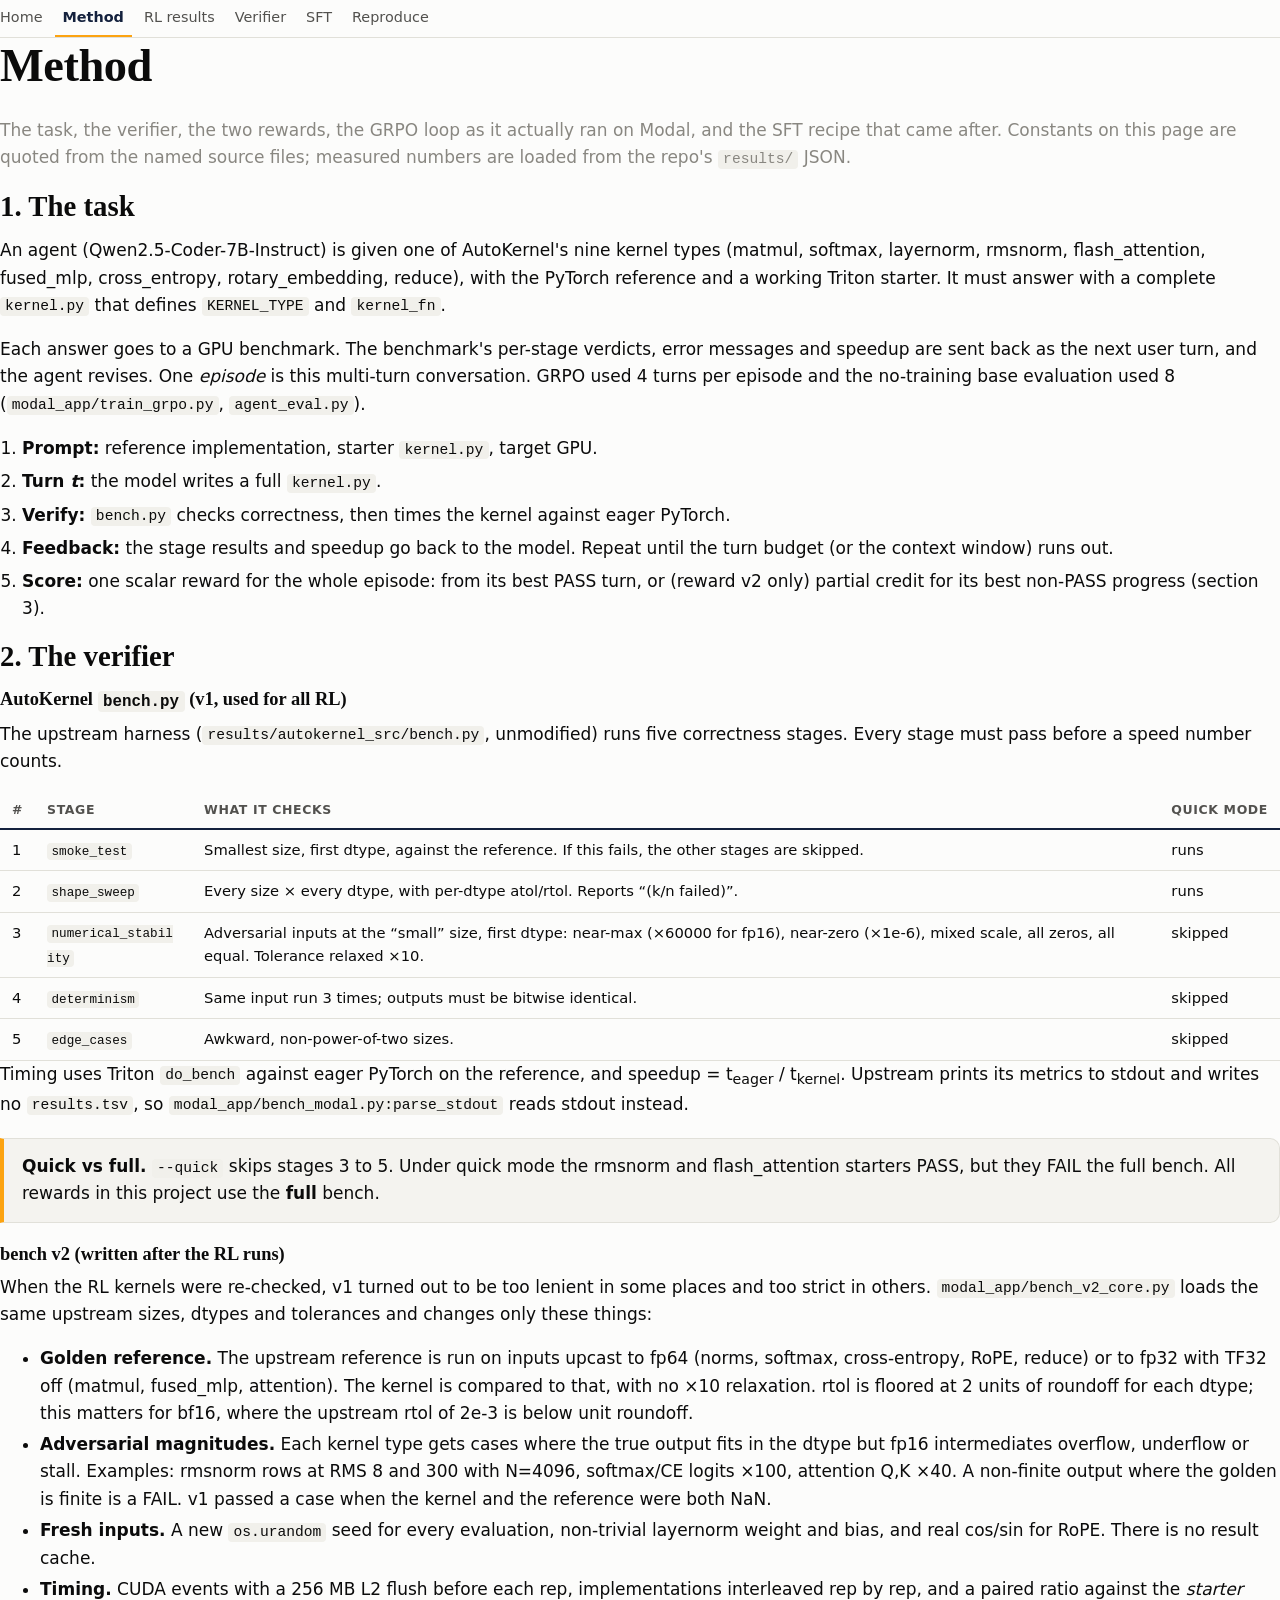
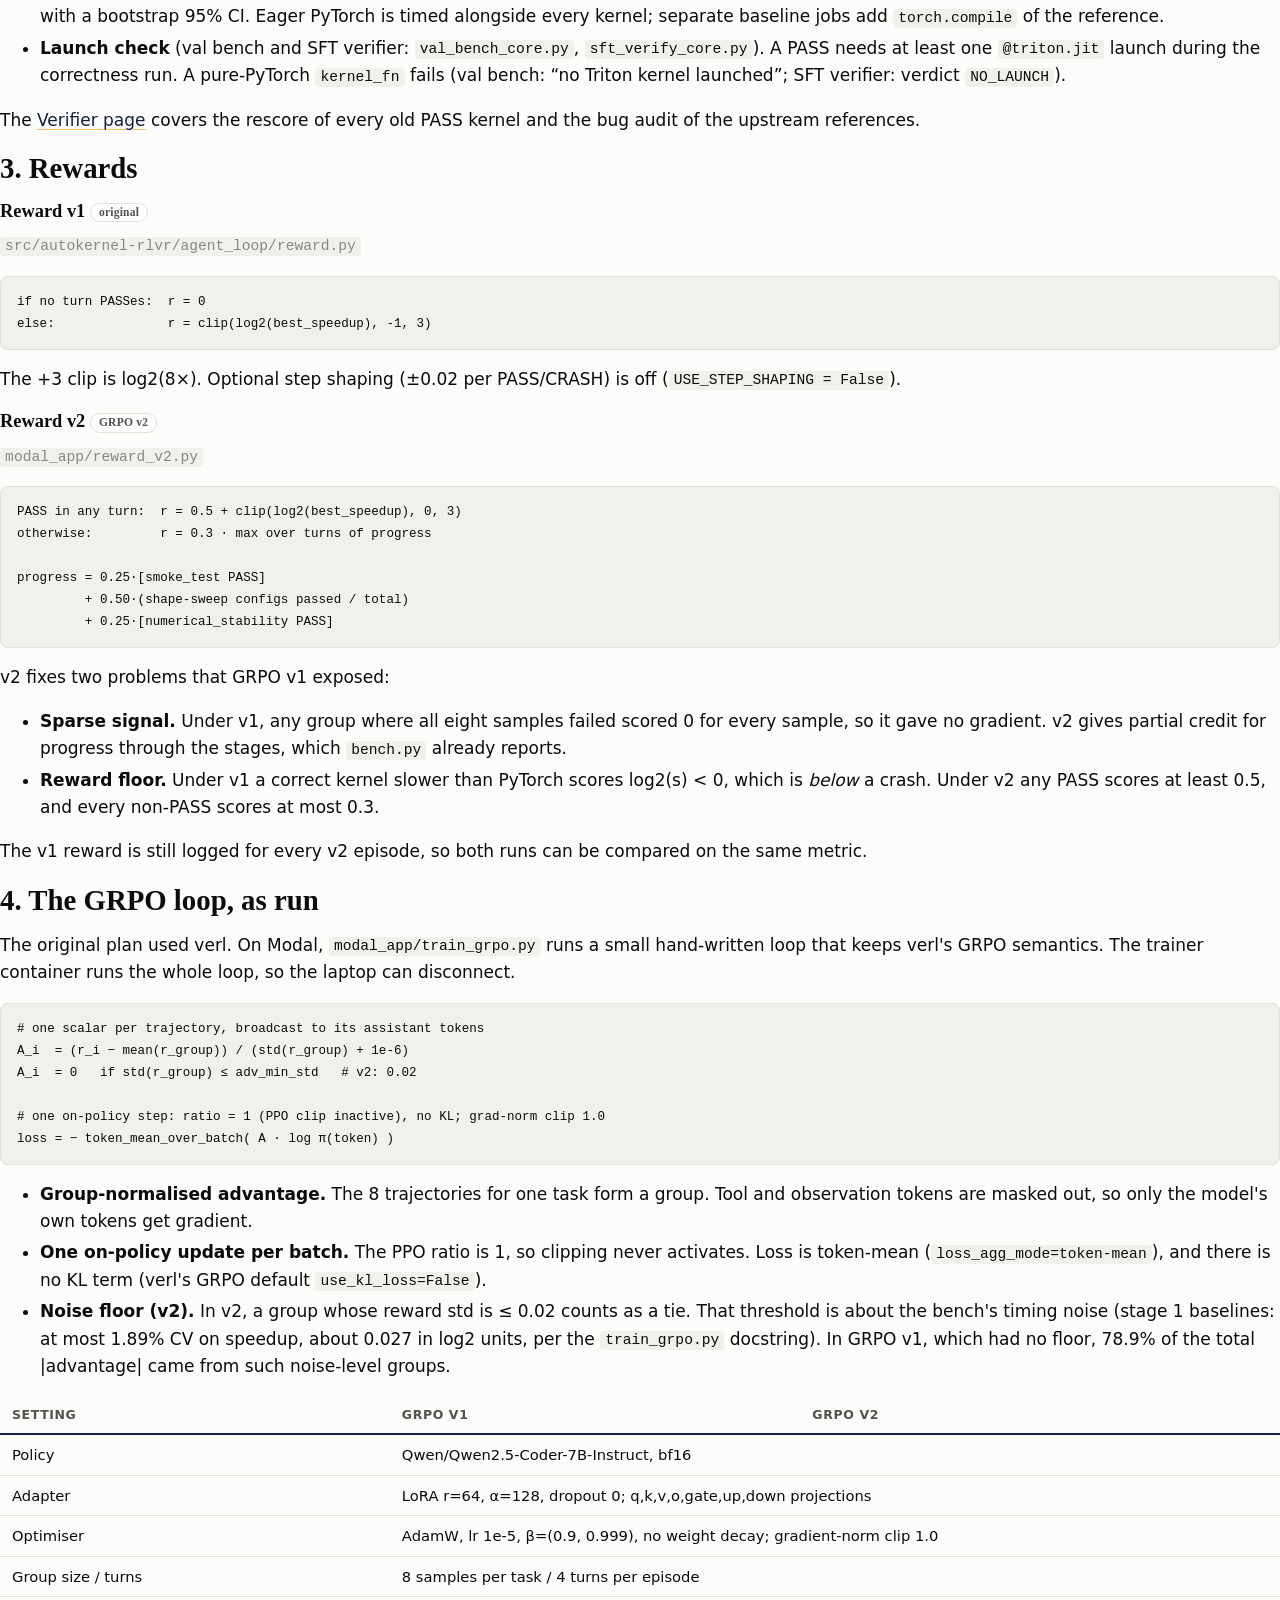
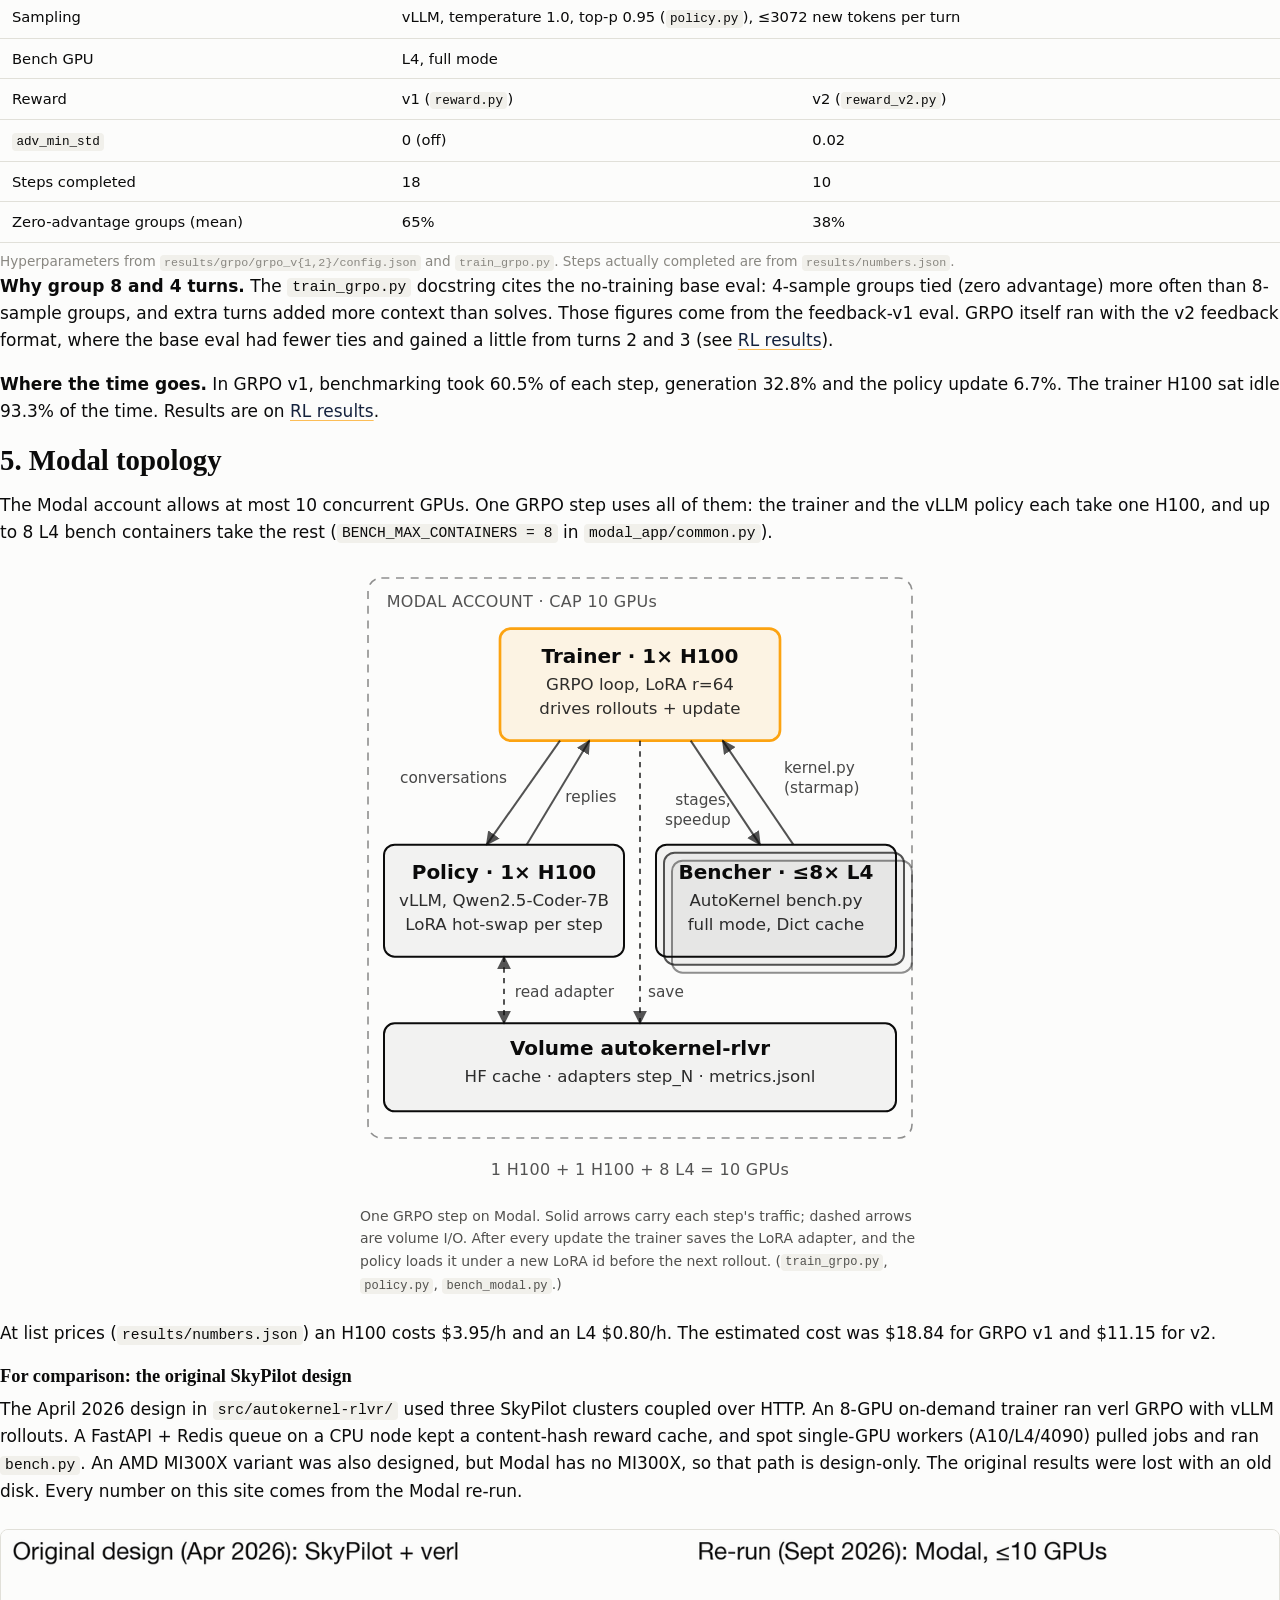
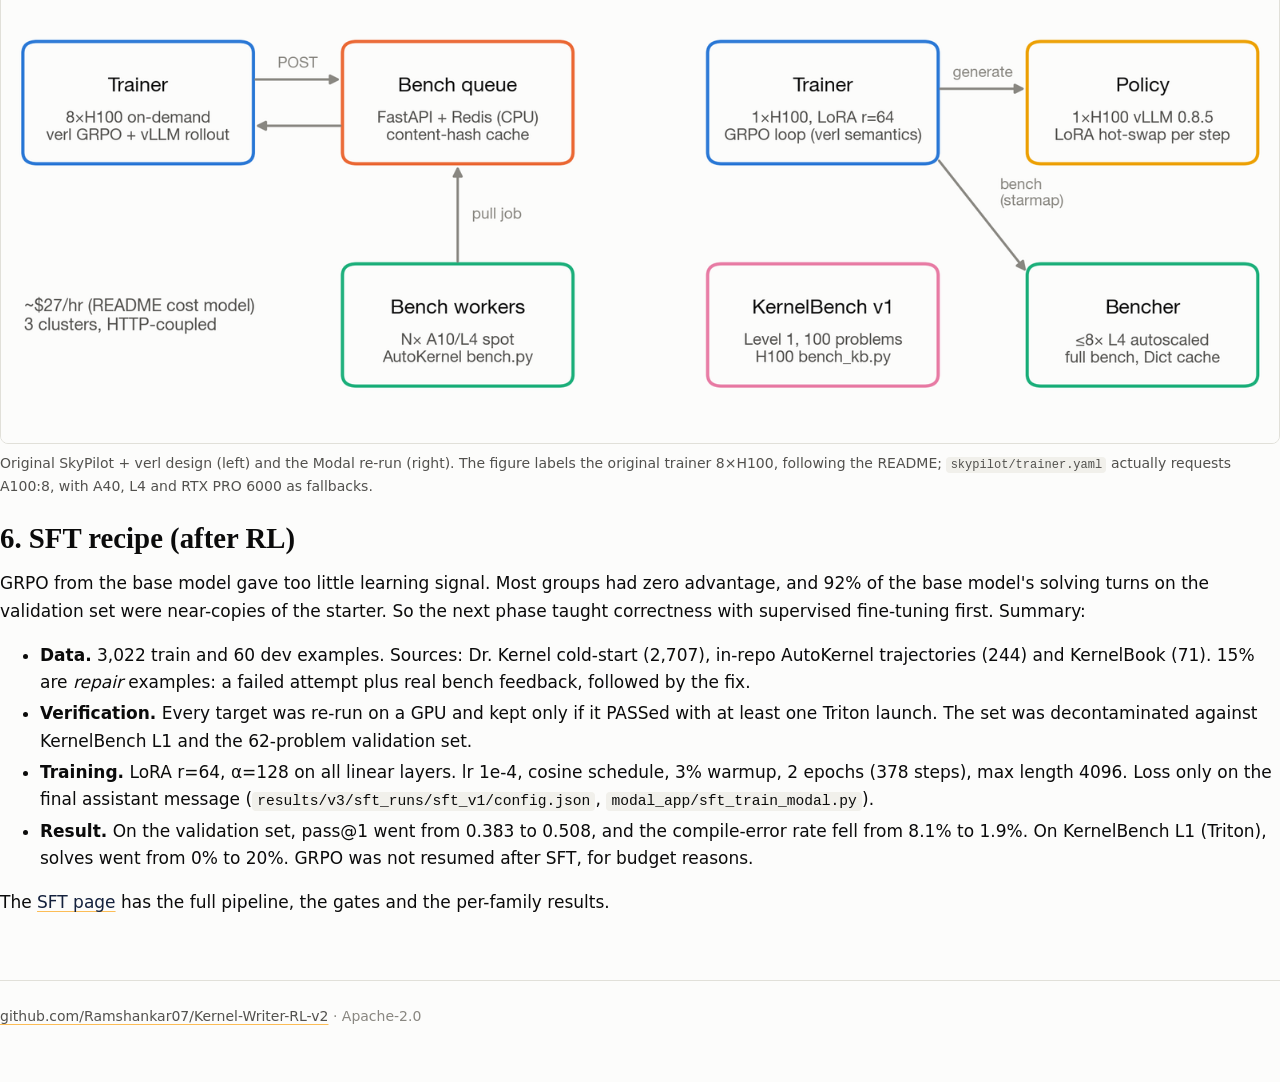
==== docs/method.html @ ae06b9db "docs: add Method page (task, verifier, rewards, GRPO loop, Modal topology, SFT recipe) Static page d" ====
<!doctype html>
<html lang="en">
<head>
<meta charset="utf-8">
<meta name="viewport" content="width=device-width, initial-scale=1">
<title>Method · Kernel-Writer-RL-v2</title>
<meta name="description" content="How Kernel-Writer-RL-v2 works: the multi-turn Triton kernel task, the AutoKernel verifier and bench v2, rewards v1 and v2, the GRPO loop as run on Modal, and the SFT recipe.">
<link rel="stylesheet" href="assets/site.css">
<style>
  /* page-local: topology diagram and formula blocks */
  .topo { max-width: 560px; margin-left: auto; margin-right: auto; }
  .topo svg { width: 100%; height: auto; display: block; color: inherit; }
  .topo .box { fill: currentColor; fill-opacity: 0.04; stroke: currentColor; stroke-width: 1.5; }
  .topo .box-accent { fill: #FCA311; fill-opacity: 0.10; stroke: #FCA311; stroke-width: 2; }
  .topo .frame { fill: none; stroke: currentColor; stroke-opacity: 0.45; stroke-dasharray: 6 5; stroke-width: 1.2; }
  .topo .edge { fill: none; stroke: currentColor; stroke-opacity: 0.7; stroke-width: 1.5; }
  .topo .edge-dash { stroke-dasharray: 4 4; }
  .topo text { fill: currentColor; font-family: inherit; }
  .topo .t1 { font-size: 15px; font-weight: 700; }
  .topo .t2 { font-size: 12.5px; opacity: 0.85; }
  .topo .lbl { font-size: 11.5px; opacity: 0.75; }
  .topo .cap { font-size: 12px; opacity: 0.7; letter-spacing: 0.02em; }
  .formula { white-space: pre; overflow-x: auto; max-width: 100%; }
  main p code, main li code, main h3 code { overflow-wrap: anywhere; }
  .reward-pair > div { min-width: 0; }
  .table-wrap { overflow-x: auto; }
  .steps { padding-left: 1.3em; }
  .steps li { margin: 0.35em 0; }
</style>
</head>
<body>
<header class="site-header">
  <nav class="nav" aria-label="Main">
    <a href="index.html">Home</a>
    <a href="method.html" aria-current="page">Method</a>
    <a href="rl.html">RL results</a>
    <a href="verifier.html">Verifier</a>
    <a href="sft.html">SFT</a>
    <a href="reproduce.html">Reproduce</a>
  </nav>
</header>

<main>
  <h1>Method</h1>
  <p class="muted">The task, the verifier, the two rewards, the GRPO loop as it actually ran on Modal, and the SFT recipe that came after. Constants on this page are quoted from the named source files; measured numbers are loaded from the repo's <code>results/</code> JSON.</p>

  <!-- ===================================================== 1. TASK -->
  <section id="task">
    <h2>1. The task</h2>
    <p>An agent (Qwen2.5-Coder-7B-Instruct) is given one of AutoKernel's nine kernel types (matmul, softmax, layernorm, rmsnorm, flash_attention, fused_mlp, cross_entropy, rotary_embedding, reduce), with the PyTorch reference and a working Triton starter. It must answer with a complete <code>kernel.py</code> that defines <code>KERNEL_TYPE</code> and <code>kernel_fn</code>.</p>
    <p>Each answer goes to a GPU benchmark. The benchmark's per-stage verdicts, error messages and speedup are sent back as the next user turn, and the agent revises. One <em>episode</em> is this multi-turn conversation. GRPO used 4 turns per episode and the no-training base evaluation used 8 (<code>modal_app/train_grpo.py</code>, <code>agent_eval.py</code>).</p>
    <ol class="steps">
      <li><strong>Prompt:</strong> reference implementation, starter <code>kernel.py</code>, target GPU.</li>
      <li><strong>Turn <var>t</var>:</strong> the model writes a full <code>kernel.py</code>.</li>
      <li><strong>Verify:</strong> <code>bench.py</code> checks correctness, then times the kernel against eager PyTorch.</li>
      <li><strong>Feedback:</strong> the stage results and speedup go back to the model. Repeat until the turn budget (or the context window) runs out.</li>
      <li><strong>Score:</strong> one scalar reward for the whole episode: from its best PASS turn, or (reward v2 only) partial credit for its best non-PASS progress (section 3).</li>
    </ol>
  </section>

  <!-- ===================================================== 2. VERIFIER -->
  <section id="verifier">
    <h2>2. The verifier</h2>
    <h3>AutoKernel <code>bench.py</code> (v1, used for all RL)</h3>
    <p>The upstream harness (<code>results/autokernel_src/bench.py</code>, unmodified) runs five correctness stages. Every stage must pass before a speed number counts.</p>
    <div class="table-wrap">
    <table class="data">
      <thead><tr><th>#</th><th>Stage</th><th>What it checks</th><th>Quick mode</th></tr></thead>
      <tbody>
        <tr><td>1</td><td><code>smoke_test</code></td><td>Smallest size, first dtype, against the reference. If this fails, the other stages are skipped.</td><td>runs</td></tr>
        <tr><td>2</td><td><code>shape_sweep</code></td><td>Every size × every dtype, with per-dtype atol/rtol. Reports “(k/n failed)”.</td><td>runs</td></tr>
        <tr><td>3</td><td><code>numerical_stability</code></td><td>Adversarial inputs at the “small” size, first dtype: near-max (×60000 for fp16), near-zero (×1e-6), mixed scale, all zeros, all equal. Tolerance relaxed ×10.</td><td>skipped</td></tr>
        <tr><td>4</td><td><code>determinism</code></td><td>Same input run 3 times; outputs must be bitwise identical.</td><td>skipped</td></tr>
        <tr><td>5</td><td><code>edge_cases</code></td><td>Awkward, non-power-of-two sizes.</td><td>skipped</td></tr>
      </tbody>
    </table>
    </div>
    <p>Timing uses Triton <code>do_bench</code> against eager PyTorch on the reference, and speedup = t<sub>eager</sub> / t<sub>kernel</sub>. Upstream prints its metrics to stdout and writes no <code>results.tsv</code>, so <code>modal_app/bench_modal.py:parse_stdout</code> reads stdout instead.</p>
    <div class="callout">
      <strong>Quick vs full.</strong> <code>--quick</code> skips stages 3 to 5. Under quick mode the rmsnorm and flash_attention starters PASS, but they FAIL the full bench. All rewards in this project use the <strong>full</strong> bench.
    </div>

    <h3>bench v2 (written after the RL runs)</h3>
    <p>When the RL kernels were re-checked, v1 turned out to be too lenient in some places and too strict in others. <code>modal_app/bench_v2_core.py</code> loads the same upstream sizes, dtypes and tolerances and changes only these things:</p>
    <ul>
      <li><strong>Golden reference.</strong> The upstream reference is run on inputs upcast to fp64 (norms, softmax, cross-entropy, RoPE, reduce) or to fp32 with TF32 off (matmul, fused_mlp, attention). The kernel is compared to that, with no ×10 relaxation. rtol is floored at 2 units of roundoff for each dtype; this matters for bf16, where the upstream rtol of 2e-3 is below unit roundoff.</li>
      <li><strong>Adversarial magnitudes.</strong> Each kernel type gets cases where the true output fits in the dtype but fp16 intermediates overflow, underflow or stall. Examples: rmsnorm rows at RMS 8 and 300 with N=4096, softmax/CE logits ×100, attention Q,K ×40. A non-finite output where the golden is finite is a FAIL. v1 passed a case when the kernel and the reference were both NaN.</li>
      <li><strong>Fresh inputs.</strong> A new <code>os.urandom</code> seed for every evaluation, non-trivial layernorm weight and bias, and real cos/sin for RoPE. There is no result cache.</li>
      <li><strong>Timing.</strong> CUDA events with a 256 MB L2 flush before each rep, implementations interleaved rep by rep, and a paired ratio against the <em>starter</em> with a bootstrap 95% CI. Eager PyTorch is timed alongside every kernel; separate baseline jobs add <code>torch.compile</code> of the reference.</li>
      <li><strong>Launch check</strong> (val bench and SFT verifier: <code>val_bench_core.py</code>, <code>sft_verify_core.py</code>). A PASS needs at least one <code>@triton.jit</code> launch during the correctness run. A pure-PyTorch <code>kernel_fn</code> fails (val bench: “no Triton kernel launched”; SFT verifier: verdict <code>NO_LAUNCH</code>).</li>
    </ul>
    <p>The <a href="verifier.html">Verifier page</a> covers the rescore of every old PASS kernel and the bug audit of the upstream references.</p>
  </section>

  <!-- ===================================================== 3. REWARDS -->
  <section id="rewards">
    <h2>3. Rewards</h2>
    <div class="reward-pair">
      <div>
        <h3>Reward v1 <span class="tag">original</span></h3>
        <p class="muted"><code>src/autokernel-rlvr/agent_loop/reward.py</code></p>
<pre class="formula"><code>if no turn PASSes:  r = 0
else:               r = clip(log2(best_speedup), -1, 3)</code></pre>
        <p>The +3 clip is log2(8×). Optional step shaping (±0.02 per PASS/CRASH) is off (<code>USE_STEP_SHAPING = False</code>).</p>
      </div>
      <div>
        <h3>Reward v2 <span class="tag">GRPO v2</span></h3>
        <p class="muted"><code>modal_app/reward_v2.py</code></p>
<pre class="formula"><code>PASS in any turn:  r = 0.5 + clip(log2(best_speedup), 0, 3)
otherwise:         r = 0.3 · max over turns of progress

progress = 0.25·[smoke_test PASS]
         + 0.50·(shape-sweep configs passed / total)
         + 0.25·[numerical_stability PASS]</code></pre>
      </div>
    </div>
    <p>v2 fixes two problems that GRPO v1 exposed:</p>
    <ul>
      <li><strong>Sparse signal.</strong> Under v1, any group where all eight samples failed scored 0 for every sample, so it gave no gradient. v2 gives partial credit for progress through the stages, which <code>bench.py</code> already reports.</li>
      <li><strong>Reward floor.</strong> Under v1 a correct kernel slower than PyTorch scores log2(s) &lt; 0, which is <em>below</em> a crash. Under v2 any PASS scores at least 0.5, and every non-PASS scores at most 0.3.</li>
    </ul>
    <p>The v1 reward is still logged for every v2 episode, so both runs can be compared on the same metric.</p>
  </section>

  <!-- ===================================================== 4. GRPO -->
  <section id="grpo">
    <h2>4. The GRPO loop, as run</h2>
    <p>The original plan used verl. On Modal, <code>modal_app/train_grpo.py</code> runs a small hand-written loop that keeps verl's GRPO semantics. The trainer container runs the whole loop, so the laptop can disconnect.</p>
<pre class="formula"><code># one scalar per trajectory, broadcast to its assistant tokens
A_i  = (r_i − mean(r_group)) / (std(r_group) + 1e-6)
A_i  = 0   if std(r_group) ≤ adv_min_std   # v2: 0.02

# one on-policy step: ratio = 1 (PPO clip inactive), no KL; grad-norm clip 1.0
loss = − token_mean_over_batch( A · log π(token) )</code></pre>
    <ul>
      <li><strong>Group-normalised advantage.</strong> The 8 trajectories for one task form a group. Tool and observation tokens are masked out, so only the model's own tokens get gradient.</li>
      <li><strong>One on-policy update per batch.</strong> The PPO ratio is 1, so clipping never activates. Loss is token-mean (<code>loss_agg_mode=token-mean</code>), and there is no KL term (verl's GRPO default <code>use_kl_loss=False</code>).</li>
      <li><strong>Noise floor (v2).</strong> In v2, a group whose reward std is ≤ 0.02 counts as a tie. That threshold is about the bench's timing noise (stage 1 baselines: at most <span data-k="numbers.json:stage1.max_cv_pct" data-fmt="raw">1.89</span>% CV on speedup, about 0.027 in log2 units, per the <code>train_grpo.py</code> docstring). In GRPO v1, which had no floor, <span data-k="extra_numbers.json:dr_grpo_whatif.grpo_v1.abs_adv_mass_share_from_noise_groups_pct.grpo_std_as_trained" data-fmt="raw">78.9</span>% of the total |advantage| came from such noise-level groups.</li>
    </ul>
    <div class="table-wrap">
    <table class="data">
      <caption class="muted" style="caption-side:bottom;text-align:left">Hyperparameters from <code>results/grpo/grpo_v{1,2}/config.json</code> and <code>train_grpo.py</code>. Steps actually completed are from <code>results/numbers.json</code>.</caption>
      <thead><tr><th>Setting</th><th>GRPO v1</th><th>GRPO v2</th></tr></thead>
      <tbody>
        <tr><td>Policy</td><td colspan="2">Qwen/Qwen2.5-Coder-7B-Instruct, bf16</td></tr>
        <tr><td>Adapter</td><td colspan="2">LoRA r=64, α=128, dropout 0; q,k,v,o,gate,up,down projections</td></tr>
        <tr><td>Optimiser</td><td colspan="2">AdamW, lr 1e-5, β=(0.9, 0.999), no weight decay; gradient-norm clip 1.0</td></tr>
        <tr><td>Group size / turns</td><td colspan="2">8 samples per task / 4 turns per episode</td></tr>
        <tr><td>Sampling</td><td colspan="2">vLLM, temperature 1.0, top-p 0.95 (<code>policy.py</code>), ≤3072 new tokens per turn</td></tr>
        <tr><td>Bench GPU</td><td colspan="2">L4, full mode</td></tr>
        <tr><td>Reward</td><td>v1 (<code>reward.py</code>)</td><td>v2 (<code>reward_v2.py</code>)</td></tr>
        <tr><td><code>adv_min_std</code></td><td>0 (off)</td><td>0.02</td></tr>
        <tr><td>Steps completed</td><td><span data-k="numbers.json:grpo.grpo_v1.steps" data-fmt="int">18</span></td><td><span data-k="numbers.json:grpo.grpo_v2.steps" data-fmt="int">10</span></td></tr>
        <tr><td>Zero-advantage groups (mean)</td><td><span data-k="numbers.json:grpo.grpo_v1.zero_adv_mean" data-fmt="pct0">65%</span></td><td><span data-k="numbers.json:grpo.grpo_v2.zero_adv_mean" data-fmt="pct0">38%</span></td></tr>
      </tbody>
    </table>
    </div>
    <p><strong>Why group 8 and 4 turns.</strong> The <code>train_grpo.py</code> docstring cites the no-training base eval: 4-sample groups tied (zero advantage) more often than 8-sample groups, and extra turns added more context than solves. Those figures come from the feedback-v1 eval. GRPO itself ran with the v2 feedback format, where the base eval had fewer ties and gained a little from turns 2 and 3 (see <a href="rl.html">RL results</a>).</p>
    <p><strong>Where the time goes.</strong> In GRPO v1, benchmarking took <span data-k="extra_numbers.json:time_breakdown.grpo_v1.share_pct.benchmarking" data-fmt="raw">60.5</span>% of each step, generation <span data-k="extra_numbers.json:time_breakdown.grpo_v1.share_pct.generation" data-fmt="raw">32.8</span>% and the policy update <span data-k="extra_numbers.json:time_breakdown.grpo_v1.share_pct.policy_update" data-fmt="raw">6.7</span>%. The trainer H100 sat idle <span data-k="extra_numbers.json:time_breakdown.grpo_v1.trainer_gpu_idle_pct" data-fmt="raw">93.3</span>% of the time. Results are on <a href="rl.html">RL results</a>.</p>
  </section>

  <!-- ===================================================== 5. TOPOLOGY -->
  <section id="topology">
    <h2>5. Modal topology</h2>
    <p>The Modal account allows at most 10 concurrent GPUs. One GRPO step uses all of them: the trainer and the vLLM policy each take one H100, and up to 8 L4 bench containers take the rest (<code>BENCH_MAX_CONTAINERS = 8</code> in <code>modal_app/common.py</code>).</p>

    <figure class="fig topo">
      <svg viewBox="0 0 420 470" role="img" aria-labelledby="topo-title topo-desc">
        <title id="topo-title">Modal topology for one GRPO step</title>
        <desc id="topo-desc">A trainer on one H100 runs the GRPO loop. It sends conversations to a vLLM policy server on one H100, which hot-swaps the latest LoRA adapter, and sends each kernel.py to a pool of up to eight L4 bench containers, which return stage verdicts and speedup. Adapters, checkpoints and metrics live on a shared Modal volume. Total: 1 plus 1 plus 8 equals 10 GPUs.</desc>
        <defs>
          <marker id="arr" viewBox="0 0 10 10" refX="9" refY="5" markerWidth="7" markerHeight="7" orient="auto-start-reverse">
            <path d="M0,0 L10,5 L0,10 z" fill="currentColor" fill-opacity="0.7"/>
          </marker>
        </defs>

        <rect class="frame" x="6" y="6" width="408" height="420" rx="10"/>
        <text class="cap" x="20" y="28">MODAL ACCOUNT · CAP 10 GPUs</text>

        <!-- Trainer -->
        <rect class="box-accent" x="105" y="44" width="210" height="84" rx="8"/>
        <text class="t1" x="210" y="70" text-anchor="middle">Trainer · 1× H100</text>
        <text class="t2" x="210" y="90" text-anchor="middle">GRPO loop, LoRA r=64</text>
        <text class="t2" x="210" y="108" text-anchor="middle">drives rollouts + update</text>

        <!-- Policy -->
        <rect class="box" x="18" y="206" width="180" height="84" rx="8"/>
        <text class="t1" x="108" y="232" text-anchor="middle">Policy · 1× H100</text>
        <text class="t2" x="108" y="252" text-anchor="middle">vLLM, Qwen2.5-Coder-7B</text>
        <text class="t2" x="108" y="270" text-anchor="middle">LoRA hot-swap per step</text>

        <!-- Bench pool (stacked) -->
        <rect class="box" x="234" y="218" width="180" height="84" rx="8" opacity="0.45"/>
        <rect class="box" x="228" y="212" width="180" height="84" rx="8" opacity="0.7"/>
        <rect class="box" x="222" y="206" width="180" height="84" rx="8"/>
        <text class="t1" x="312" y="232" text-anchor="middle">Bencher · ≤8× L4</text>
        <text class="t2" x="312" y="252" text-anchor="middle">AutoKernel bench.py</text>
        <text class="t2" x="312" y="270" text-anchor="middle">full mode, Dict cache</text>

        <!-- Trainer <-> Policy -->
        <path class="edge" d="M150,128 L95,206" marker-end="url(#arr)"/>
        <path class="edge" d="M125,206 L172,128" marker-end="url(#arr)"/>
        <text class="lbl" x="30" y="160">conversations</text>
        <text class="lbl" x="154" y="174">replies</text>

        <!-- Trainer <-> Bench -->
        <path class="edge" d="M248,128 L300,206" marker-end="url(#arr)"/>
        <path class="edge" d="M325,206 L272,128" marker-end="url(#arr)"/>
        <text class="lbl" x="318" y="152">kernel.py</text>
        <text class="lbl" x="318" y="167">(starmap)</text>
        <text class="lbl" x="278" y="176" text-anchor="end">stages,</text>
        <text class="lbl" x="278" y="191" text-anchor="end">speedup</text>

        <!-- Volume -->
        <rect class="box" x="18" y="340" width="384" height="66" rx="8"/>
        <text class="t1" x="210" y="364" text-anchor="middle">Volume autokernel-rlvr</text>
        <text class="t2" x="210" y="384" text-anchor="middle">HF cache · adapters step_N · metrics.jsonl</text>
        <path class="edge edge-dash" d="M108,290 L108,340" marker-end="url(#arr)" marker-start="url(#arr)"/>
        <path class="edge edge-dash" d="M210,128 L210,340" marker-end="url(#arr)"/>
        <text class="lbl" x="116" y="320">read adapter</text>
        <text class="lbl" x="216" y="320">save</text>

        <!-- Budget -->
        <text class="cap" x="210" y="454" text-anchor="middle">1 H100 + 1 H100 + 8 L4 = 10 GPUs</text>
      </svg>
      <figcaption>One GRPO step on Modal. Solid arrows carry each step's traffic; dashed arrows are volume I/O. After every update the trainer saves the LoRA adapter, and the policy loads it under a new LoRA id before the next rollout. (<code>train_grpo.py</code>, <code>policy.py</code>, <code>bench_modal.py</code>.)</figcaption>
    </figure>

    <p>At list prices (<code>results/numbers.json</code>) an H100 costs $<span data-k="numbers.json:prices_usd_per_gpu_hr.H100" data-fmt="f2">3.95</span>/h and an L4 $<span data-k="numbers.json:prices_usd_per_gpu_hr.L4" data-fmt="f2">0.80</span>/h. The estimated cost was $<span data-k="numbers.json:grpo.grpo_v1.est_cost_usd" data-fmt="f2">18.84</span> for GRPO v1 and $<span data-k="numbers.json:grpo.grpo_v2.est_cost_usd" data-fmt="f2">11.15</span> for v2.</p>

    <h3>For comparison: the original SkyPilot design</h3>
    <p>The April 2026 design in <code>src/autokernel-rlvr/</code> used three SkyPilot clusters coupled over HTTP. An 8-GPU on-demand trainer ran verl GRPO with vLLM rollouts. A FastAPI + Redis queue on a CPU node kept a content-hash reward cache, and spot single-GPU workers (A10/L4/4090) pulled jobs and ran <code>bench.py</code>. An AMD MI300X variant was also designed, but Modal has no MI300X, so that path is design-only. The original results were lost with an old disk. Every number on this site comes from the Modal re-run.</p>
    <figure class="fig">
      <img src="assets/figures/01_architecture.png" alt="Two architecture diagrams side by side. Left, original design: an 8-GPU trainer sending POST requests to a FastAPI and Redis bench queue, which spot A10 or L4 bench workers pull from. Right, Modal re-run: a 1 H100 trainer calling a 1 H100 vLLM policy and up to 8 L4 benchers, plus a KernelBench v1 harness on H100." loading="lazy" width="2209" height="887">
      <figcaption>Original SkyPilot + verl design (left) and the Modal re-run (right). The figure labels the original trainer 8×H100, following the README; <code>skypilot/trainer.yaml</code> actually requests A100:8, with A40, L4 and RTX PRO 6000 as fallbacks.</figcaption>
    </figure>
  </section>

  <!-- ===================================================== 6. SFT -->
  <section id="sft">
    <h2>6. SFT recipe (after RL)</h2>
    <p>GRPO from the base model gave too little learning signal. Most groups had zero advantage, and <span data-k="phase3.json:val.base.solving_turns_near_starter_share" data-fmt="pct0">92%</span> of the base model's solving turns on the validation set were near-copies of the starter. So the next phase taught correctness with supervised fine-tuning first. Summary:</p>
    <ul>
      <li><strong>Data.</strong> <span data-k="mix_report.json:splits.train.examples" data-fmt="int">3022</span> train and <span data-k="mix_report.json:splits.dev.examples" data-fmt="int">60</span> dev examples. Sources: Dr. Kernel cold-start (<span data-k="mix_report.json:splits.train.by_source.drkernel" data-fmt="int">2707</span>), in-repo AutoKernel trajectories (<span data-k="mix_report.json:splits.train.by_source.inrepo" data-fmt="int">244</span>) and KernelBook (<span data-k="mix_report.json:splits.train.by_source.kernelbook" data-fmt="int">71</span>). <span data-k="mix_report.json:splits.train.repair_share" data-fmt="pct0">15%</span> are <em>repair</em> examples: a failed attempt plus real bench feedback, followed by the fix.</li>
      <li><strong>Verification.</strong> Every target was re-run on a GPU and kept only if it PASSed with at least one Triton launch. The set was decontaminated against KernelBench L1 and the 62-problem validation set.</li>
      <li><strong>Training.</strong> LoRA r=64, α=128 on all linear layers. lr 1e-4, cosine schedule, 3% warmup, 2 epochs (378 steps), max length 4096. Loss only on the final assistant message (<code>results/v3/sft_runs/sft_v1/config.json</code>, <code>modal_app/sft_train_modal.py</code>).</li>
      <li><strong>Result.</strong> On the validation set, pass@1 went from <span data-k="phase3.json:val.base.pass@1" data-fmt="f3">0.383</span> to <span data-k="phase3.json:val.sft.pass@1" data-fmt="f3">0.508</span>, and the compile-error rate fell from <span data-k="phase3.json:val.base.compile_error_rate" data-fmt="pct1">8.1%</span> to <span data-k="phase3.json:val.sft.compile_error_rate" data-fmt="pct1">1.9%</span>. On KernelBench L1 (Triton), solves went from <span data-k="phase3.json:kernelbench.kb2_base.fast_0_triton" data-fmt="pct0">0%</span> to <span data-k="phase3.json:kernelbench.kb2_sft_v1.fast_0_triton" data-fmt="pct0">20%</span>. GRPO was not resumed after SFT, for budget reasons.</li>
    </ul>
    <p>The <a href="sft.html">SFT page</a> has the full pipeline, the gates and the per-family results.</p>
  </section>
</main>

<footer class="site-footer">
  <p><a href="https://github.com/Ramshankar07/Kernel-Writer-RL-v2">github.com/Ramshankar07/Kernel-Writer-RL-v2</a> · Apache-2.0</p>
</footer>
<script src="assets/bind.js" defer></script>
</body>
</html>
---- docs/assets/site.css ----
/*
 * Kernel-Writer-RL-v2 project site: shared design system.
 * Static CSS, no build step. Every page links this file and assets/bind.js.
 *
 * PAGE SKELETON
 *   <header class="site-header"><div class="wrap">
 *     <a class="brand" href="index.html">Kernel-Writer-RL<span>v2</span></a>
 *     <nav class="nav"> six links; bind.js marks the current one with aria-current="page" </nav>
 *   </div></header>
 *   <main class="wrap"> ... </main>
 *   <footer class="site-footer"><div class="wrap"> GitHub link · Apache-2.0 </div></footer>
 *
 * LAYOUT
 *   .wrap            centered column, max-width 960px, 16px side gutter on phones
 *   .page-head       page title block: <p class="eyebrow">, <h1>, <p class="lede">
 *   section.block    vertical rhythm between page sections (h2 gets a hairline above)
 *   .grid-2          two columns on desktop, one on phones
 *
 * COMPONENTS
 *   .stats > .stat   KPI tiles. Inside .stat:
 *                      .stat-num    big serif number (may hold .from + .arrow for "before -> after")
 *                      .stat-label  what the number is
 *                      .stat-note   small muted footnote (source, n, caveat)
 *                    .stat.is-neg   number in ink-2 instead of navy (a result that did not improve)
 *   .callout         boxed aside with amber left rule; .callout.warn for caveats, .callout.note neutral
 *   .fig             <figure class="fig"><img ...><figcaption>...</figcaption></figure>
 *   table.data       numeric table; put class="num" on numeric <td>/<th> for right alignment.
 *                    Wrap in <div class="table-scroll"> so wide tables scroll inside, not the page.
 *   .timeline        <ol class="timeline"><li><span class="when">Apr 2026</span>
 *                      <div class="what"><h3>..</h3><p>..</p></div></li></ol>
 *   .cards > a.card  link cards: <a class="card" href="x.html"><h3>..</h3><p>..</p><span class="go">..</span></a>
 *   code, pre        inline code and code blocks (pre scrolls horizontally inside itself)
 *   .tag             small pill label; .tag.amber, .tag.navy, .tag.neg variants
 *   .muted           muted text color
 *
 * NUMBERS
 *   <span data-k="phase3.json:val.sft.pass@1" data-fmt="f3">0.508</span>
 *   bind.js loads assets/data/<file>, resolves the dotted path and formats it (see bind.js).
 */

:root {
  --navy: #14213D;
  --navy-2: #1F3361;
  --amber: #FCA311;
  --amber-ink: #8A5600;      /* amber dark enough for text on light surface */
  --surface: #FCFCFB;
  --surface-2: #F4F3EF;
  --card: #FFFFFF;
  --ink: #0B0B0B;
  --ink-2: #52514E;
  --muted: #898781;
  --hairline: #E1E0D9;
  --accent-text: var(--navy);
  --code-bg: #F1F0EB;
  --shadow: 0 1px 2px rgba(20, 33, 61, 0.06), 0 4px 16px rgba(20, 33, 61, 0.05);

  --serif: Cambria, "Hoefler Text", Georgia, "Times New Roman", serif;
  --sans: system-ui, -apple-system, "Segoe UI", Roboto, "Helvetica Neue", Arial, sans-serif;
  --mono: ui-monospace, SFMono-Regular, Menlo, Consolas, "Liberation Mono", monospace;

  --maxw: 960px;
  --gutter: 16px;
  --radius: 10px;
  color-scheme: light;
}

@media (prefers-color-scheme: dark) {
  :root {
    --navy: #9DB4E8;
    --navy-2: #C3D2F2;
    --amber: #FCA311;
    --amber-ink: #FCB94A;
    --surface: #0F1420;
    --surface-2: #161D2D;
    --card: #141B2A;
    --ink: #ECEBE6;
    --ink-2: #B7B5AE;
    --muted: #8D8B85;
    --hairline: #2A3245;
    --code-bg: #1B2335;
    --shadow: 0 1px 2px rgba(0, 0, 0, 0.3);
    color-scheme: dark;
  }
}

/* ---------- base ---------- */
*, *::before, *::after { box-sizing: border-box; }
html { -webkit-text-size-adjust: 100%; }
body {
  margin: 0;
  background: var(--surface);
  color: var(--ink);
  font-family: var(--sans);
  font-size: 17px;
  line-height: 1.6;
  overflow-x: hidden;
}
img, svg, video { max-width: 100%; height: auto; display: block; }
a { color: var(--navy); text-decoration-color: color-mix(in srgb, var(--amber) 70%, transparent); text-underline-offset: 3px; }
a:hover { text-decoration-color: var(--amber); }
:focus-visible { outline: 2px solid var(--amber); outline-offset: 2px; border-radius: 3px; }

h1, h2, h3, h4 { font-family: var(--serif); color: var(--ink); line-height: 1.2; font-weight: 700; margin: 0 0 .5em; text-wrap: balance; }
h1 { font-size: clamp(2rem, 1.4rem + 2.6vw, 2.9rem); letter-spacing: -0.01em; }
h2 { font-size: clamp(1.45rem, 1.2rem + 1vw, 1.8rem); }
h3 { font-size: 1.15rem; }
p, ul, ol { margin: 0 0 1em; }
li + li { margin-top: .25em; }
strong { font-weight: 650; }
hr { border: 0; border-top: 1px solid var(--hairline); margin: 2.5rem 0; }
.muted { color: var(--muted); }
.small { font-size: .875rem; }

.wrap { max-width: var(--maxw); margin: 0 auto; padding: 0 var(--gutter); }
@media (min-width: 720px) { :root { --gutter: 28px; } }

/* ---------- header + nav ---------- */
.site-header {
  border-bottom: 1px solid var(--hairline);
  background: var(--surface);
  position: sticky; top: 0; z-index: 10;
}
.site-header .wrap {
  display: flex; align-items: center; justify-content: space-between;
  gap: 8px 20px; flex-wrap: wrap;
  padding-top: 12px; padding-bottom: 12px;
}
.brand {
  font-family: var(--serif); font-weight: 700; font-size: 1.1rem;
  color: var(--ink); text-decoration: none; white-space: nowrap;
}
.brand span {
  font-family: var(--sans); font-size: .7rem; font-weight: 700;
  background: var(--amber); color: #14213D;
  border-radius: 4px; padding: 1px 5px; margin-left: 6px; vertical-align: 3px;
}
.nav { display: flex; flex-wrap: wrap; gap: 2px 4px; margin: 0 -8px; }
.nav a {
  font-size: .9rem; color: var(--ink-2); text-decoration: none;
  padding: 6px 8px; border-radius: 6px; white-space: nowrap;
  border-bottom: 2px solid transparent;
}
.nav a:hover { color: var(--ink); background: var(--surface-2); }
.nav a[aria-current="page"] { color: var(--navy); font-weight: 600; border-bottom-color: var(--amber); border-radius: 6px 6px 0 0; }
@media (max-width: 719px) {
  .site-header { position: static; }
  .nav { width: 100%; overflow-x: auto; flex-wrap: nowrap; scrollbar-width: none; }
  .nav::-webkit-scrollbar { display: none; }
}

/* ---------- footer ---------- */
.site-footer { border-top: 1px solid var(--hairline); margin-top: 4rem; padding: 24px 0 40px; color: var(--muted); font-size: .875rem; }
.site-footer .wrap { display: flex; flex-wrap: wrap; gap: 8px 24px; justify-content: space-between; }
.site-footer a { color: var(--ink-2); }

/* ---------- page head / sections ---------- */
.page-head { padding: 3rem 0 1.5rem; }
.eyebrow { font-size: .78rem; font-weight: 700; letter-spacing: .12em; text-transform: uppercase; color: var(--amber-ink); margin-bottom: .75rem; }
.lede { font-size: 1.15rem; color: var(--ink-2); max-width: 44em; }
section.block { padding: 1.5rem 0; }
section.block > h2 { padding-top: 1.75rem; border-top: 1px solid var(--hairline); }
.grid-2 { display: grid; grid-template-columns: 1fr; gap: 24px; }
@media (min-width: 720px) { .grid-2 { grid-template-columns: 1fr 1fr; } }

/* ---------- stat tiles ---------- */
.stats { display: grid; grid-template-columns: repeat(auto-fit, minmax(min(100%, 260px), 1fr)); gap: 14px; margin: 1.25rem 0; }
.stat {
  background: var(--card); border: 1px solid var(--hairline); border-radius: var(--radius);
  padding: 18px 18px 16px; box-shadow: var(--shadow); min-width: 0;
  border-top: 3px solid var(--navy);
}
.stat-num {
  font-family: var(--serif); font-weight: 700; color: var(--navy);
  font-size: clamp(1.9rem, 1.5rem + 1.4vw, 2.4rem); line-height: 1.1;
  font-variant-numeric: tabular-nums; white-space: nowrap;
}
.stat-num .from { color: var(--muted); font-weight: 400; font-size: .62em; }
.stat-num .arrow { color: var(--amber-ink); font-size: .55em; margin: 0 .25em; vertical-align: .15em; font-family: var(--sans); }
.stat-label { margin-top: 8px; font-weight: 600; color: var(--ink); font-size: .95rem; line-height: 1.35; }
.stat-note { margin-top: 6px; color: var(--muted); font-size: .8rem; line-height: 1.4; }
.stat.is-neg { border-top-color: var(--muted); }
.stat.is-neg .stat-num { color: var(--ink-2); }

/* ---------- callout ---------- */
.callout {
  background: var(--surface-2); border: 1px solid var(--hairline); border-left: 4px solid var(--amber);
  border-radius: 0 var(--radius) var(--radius) 0; padding: 14px 18px; margin: 1.25rem 0;
}
.callout > :last-child { margin-bottom: 0; }
.callout.warn { border-left-color: #C2410C; }
.callout.note { border-left-color: var(--navy); }

/* ---------- figures ---------- */
.fig { margin: 1.5rem 0; }
.fig img { width: 100%; max-width: 100%; border: 1px solid var(--hairline); border-radius: 8px; background: #fff; }
.fig figcaption { margin-top: 8px; font-size: .875rem; color: var(--ink-2); }

/* ---------- tables ---------- */
.table-scroll { overflow-x: auto; margin: 1.25rem 0; -webkit-overflow-scrolling: touch; }
table.data { border-collapse: collapse; width: 100%; font-size: .92rem; font-variant-numeric: tabular-nums; }
table.data th, table.data td { padding: 8px 12px; border-bottom: 1px solid var(--hairline); text-align: left; vertical-align: top; }
table.data thead th { font-size: .78rem; text-transform: uppercase; letter-spacing: .05em; color: var(--ink-2); border-bottom: 2px solid var(--navy); white-space: nowrap; }
table.data .num { text-align: right; white-space: nowrap; }
table.data tbody tr:hover { background: var(--surface-2); }
table.data caption { caption-side: bottom; text-align: left; padding-top: 8px; font-size: .85rem; color: var(--muted); }

/* ---------- code ---------- */
code, pre, kbd { font-family: var(--mono); font-size: .86em; }
:not(pre) > code { background: var(--code-bg); padding: .1em .35em; border-radius: 4px; overflow-wrap: anywhere; }
pre { background: var(--code-bg); border: 1px solid var(--hairline); border-radius: 8px; padding: 14px 16px; overflow-x: auto; line-height: 1.5; margin: 1rem 0; }

/* ---------- tags ---------- */
.tag {
  display: inline-block; font-size: .72rem; font-weight: 600; letter-spacing: .02em;
  padding: 2px 8px; border-radius: 999px; border: 1px solid var(--hairline);
  color: var(--ink-2); background: var(--card); white-space: nowrap; vertical-align: .1em;
}
.tag.amber { background: color-mix(in srgb, var(--amber) 22%, transparent); border-color: color-mix(in srgb, var(--amber) 55%, transparent); color: var(--amber-ink); }
.tag.navy { background: color-mix(in srgb, var(--navy) 12%, transparent); border-color: color-mix(in srgb, var(--navy) 35%, transparent); color: var(--navy); }
.tag.neg { color: var(--muted); }

/* ---------- timeline ---------- */
.timeline { list-style: none; padding: 0; margin: 1.5rem 0; position: relative; }
.timeline li { position: relative; display: grid; grid-template-columns: 7.5rem 1fr; gap: 0 22px; padding: 0 0 1.5rem; margin: 0; }
.timeline li::before { /* vertical rail */
  content: ""; position: absolute; left: calc(7.5rem + 10px); top: .55rem; bottom: -.55rem; width: 2px; background: var(--hairline);
}
.timeline li:last-child::before { display: none; }
.timeline li::after { /* node */
  content: ""; position: absolute; left: calc(7.5rem + 5px); top: .4rem; width: 12px; height: 12px; border-radius: 50%;
  background: var(--surface); border: 3px solid var(--navy);
}
.timeline li.key::after { border-color: var(--amber); background: var(--amber); }
.timeline .when { font-size: .82rem; font-weight: 600; color: var(--ink-2); text-align: right; padding-top: .15rem; font-variant-numeric: tabular-nums; }
.timeline .what { padding-left: 16px; min-width: 0; }
.timeline .what h3 { margin-bottom: .25em; }
.timeline .what p { margin-bottom: 0; color: var(--ink-2); font-size: .95rem; }
@media (max-width: 559px) {
  .timeline li { grid-template-columns: 1fr; padding-left: 28px; }
  .timeline li::before { left: 5px; }
  .timeline li::after { left: 0; }
  .timeline .when { text-align: left; padding: 0 0 .15rem; }
  .timeline .what { padding-left: 0; }
}

/* ---------- cards ---------- */
.cards { display: grid; grid-template-columns: repeat(auto-fit, minmax(min(100%, 260px), 1fr)); gap: 14px; margin: 1.25rem 0; }
.card {
  display: flex; flex-direction: column; gap: 6px; min-width: 0;
  background: var(--card); border: 1px solid var(--hairline); border-radius: var(--radius);
  padding: 18px; color: var(--ink); text-decoration: none; box-shadow: var(--shadow);
  transition: border-color .15s ease, transform .15s ease;
}
.card:hover { border-color: var(--amber); transform: translateY(-2px); }
.card h3 { margin: 0; color: var(--navy); }
.card p { margin: 0; color: var(--ink-2); font-size: .93rem; flex: 1; }
.card .go { font-size: .85rem; font-weight: 600; color: var(--amber-ink); }
@media (prefers-reduced-motion: reduce) { .card { transition: none; } .card:hover { transform: none; } }

/* ---------- landing hero ---------- */
.hero { padding: 3.5rem 0 1rem; }
.hero h1 { max-width: 20em; }
.hero .lede { font-size: clamp(1.05rem, 1rem + .4vw, 1.25rem); }
.hero .meta { display: flex; flex-wrap: wrap; gap: 6px; margin-top: 1rem; }
.thesis {
  font-family: var(--serif); font-size: clamp(1.1rem, 1rem + .5vw, 1.3rem); line-height: 1.5;
  border-left: 4px solid var(--amber); padding: 4px 0 4px 18px; margin: 1.75rem 0; color: var(--ink); max-width: 46em;
}
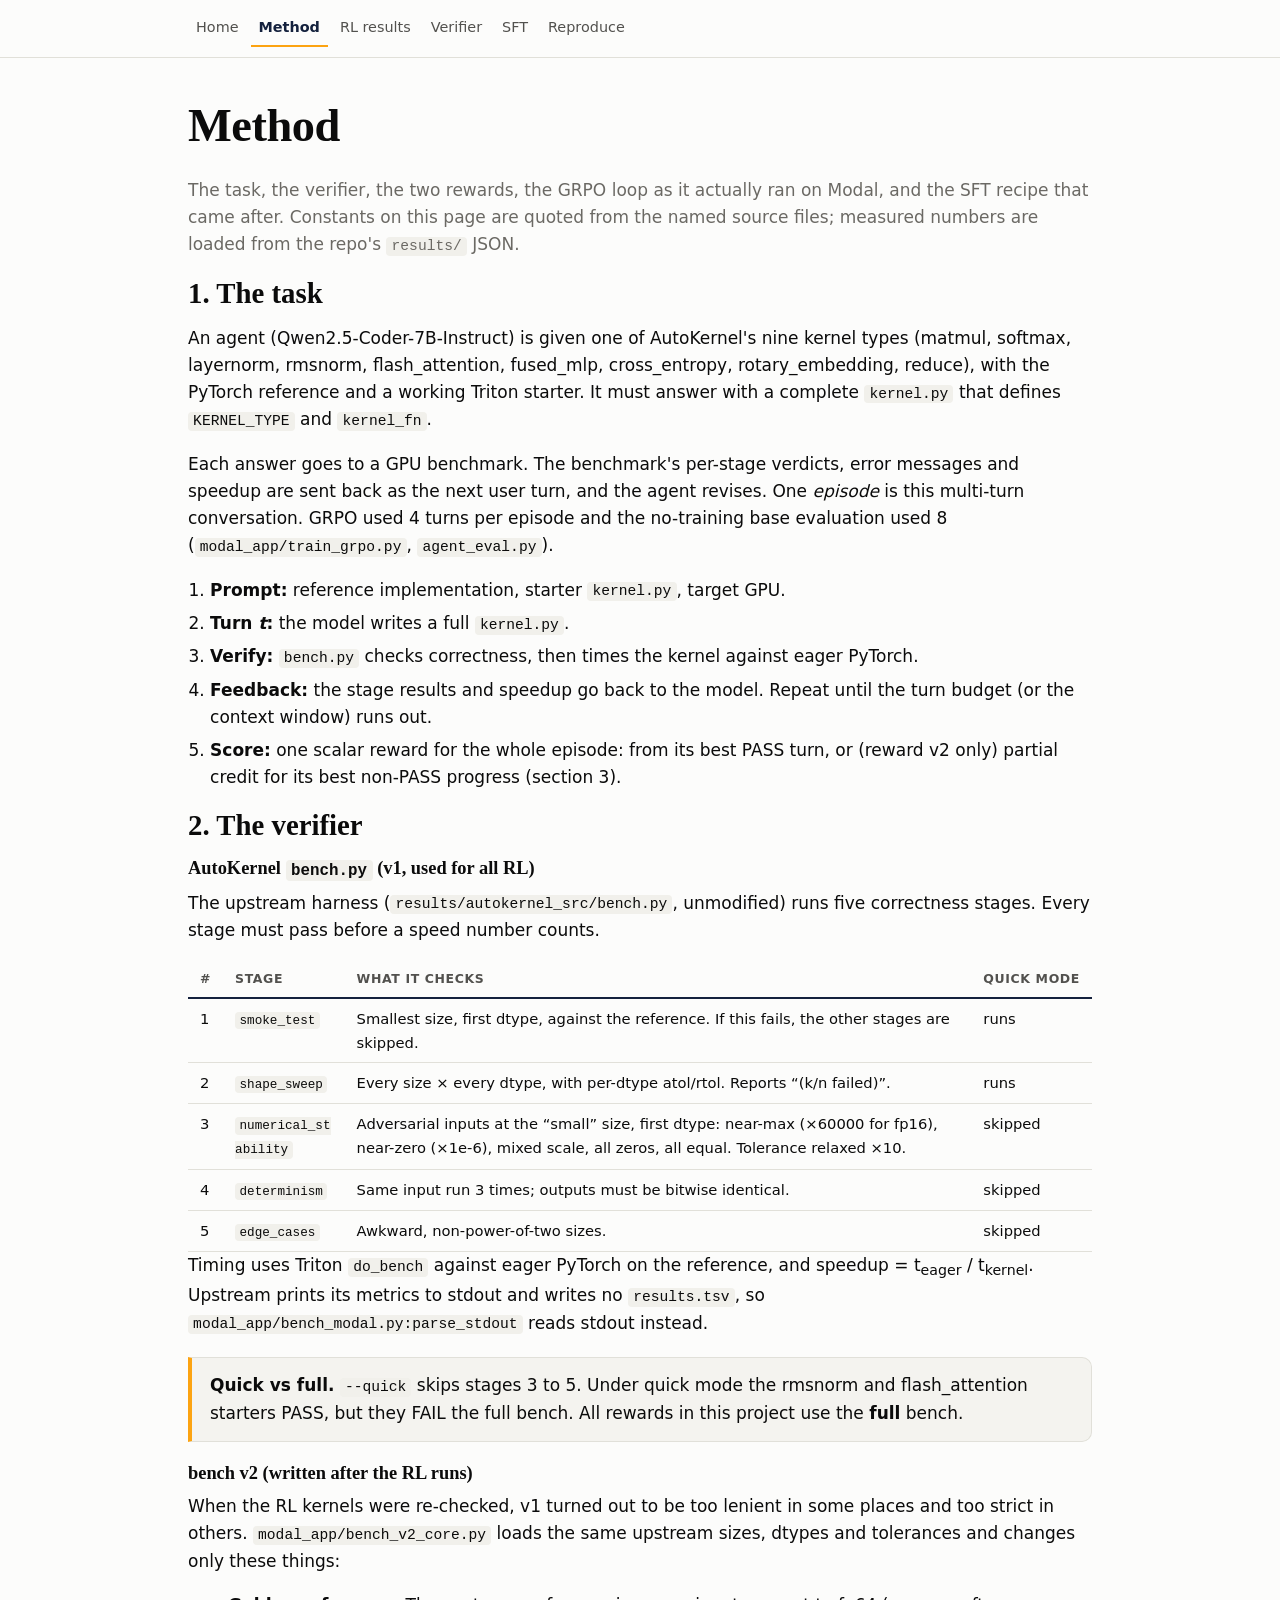
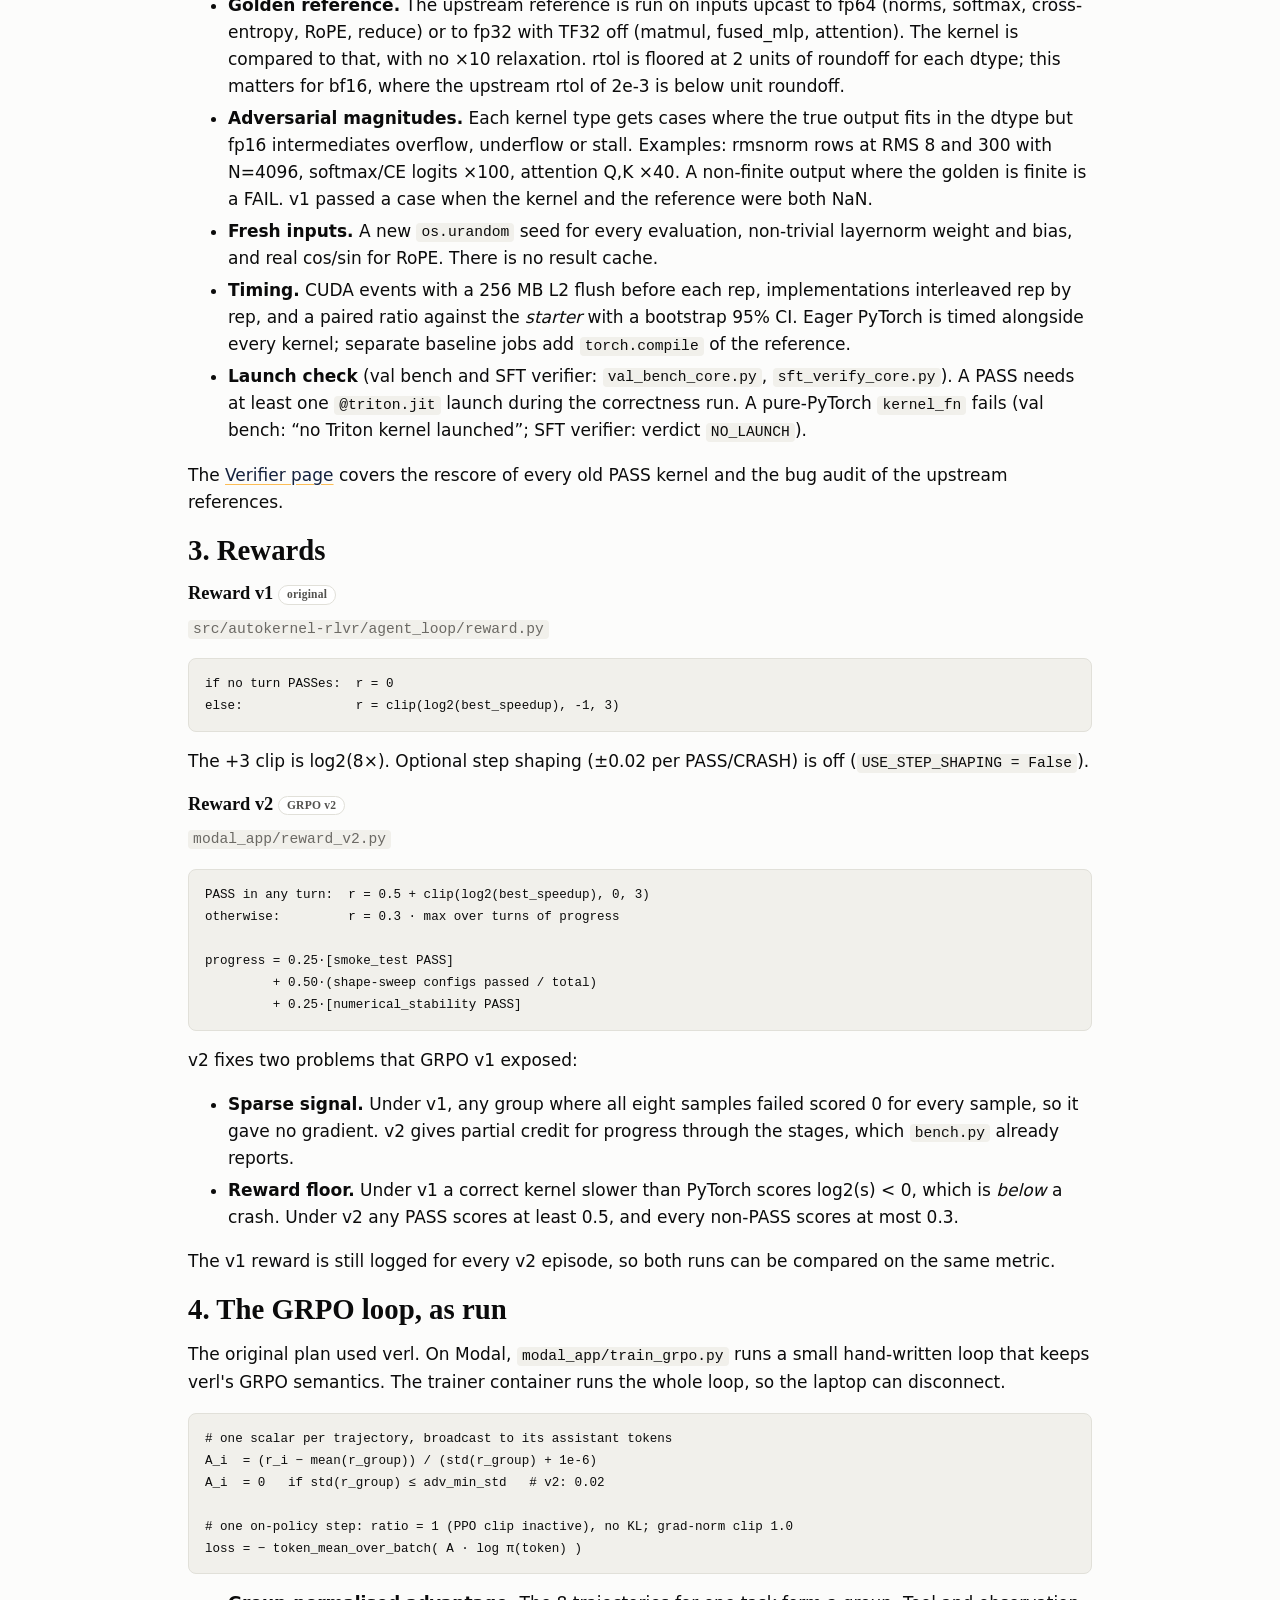
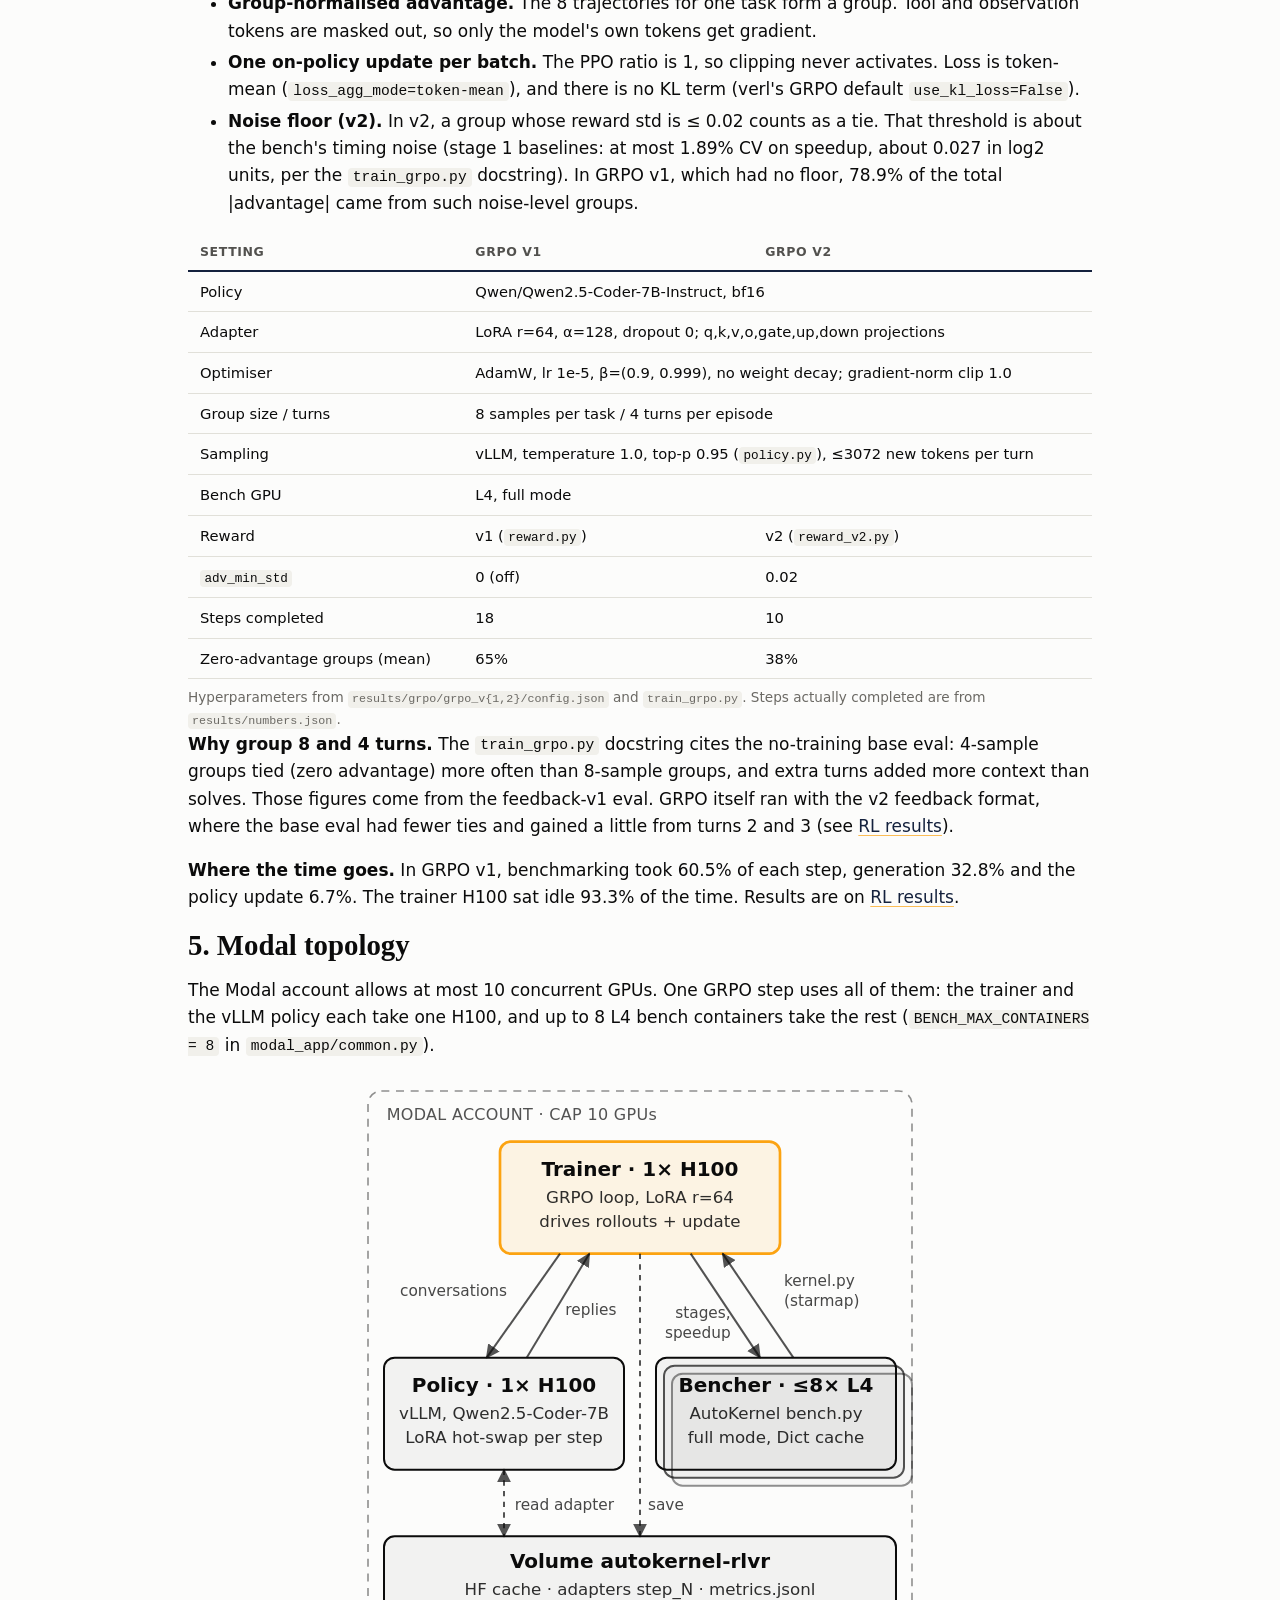
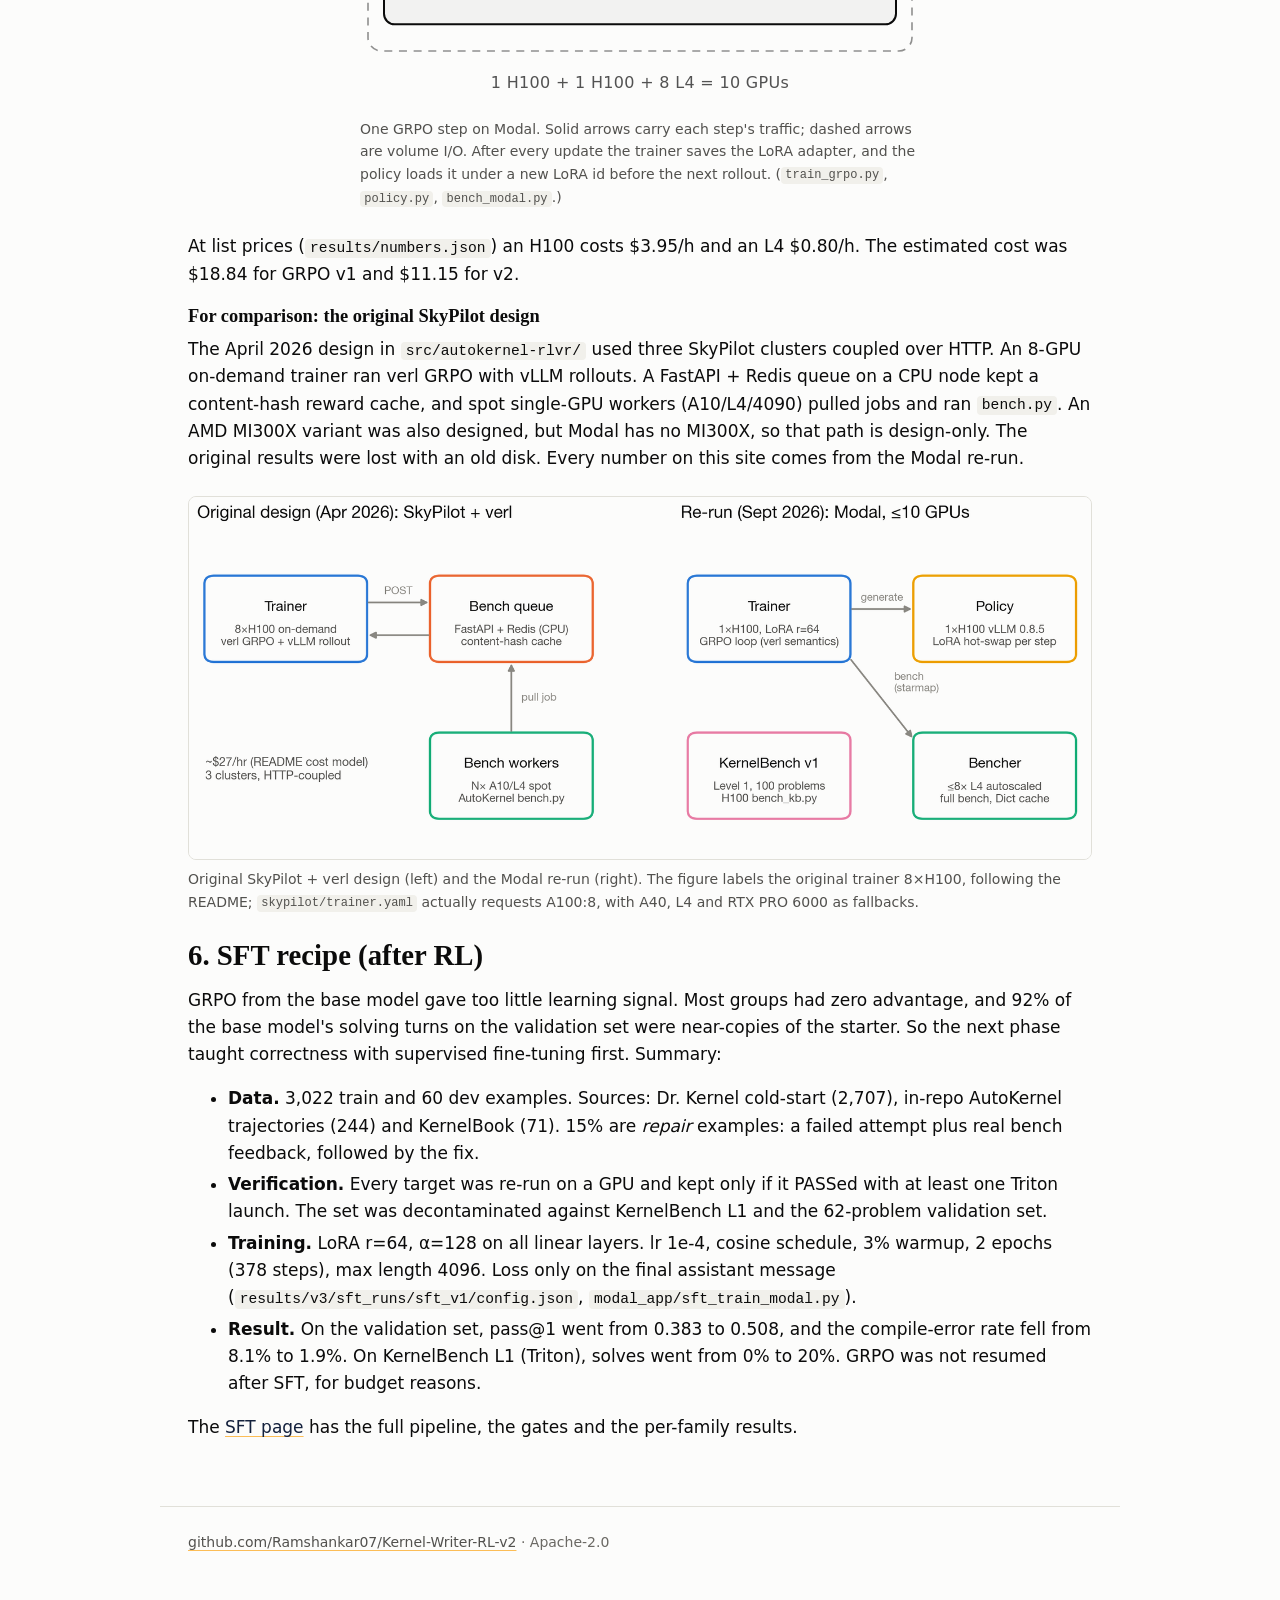
==== commit 83b10889: "Site color roles: AA muted text, visible focus ring, tokenized accents, themed browser surfaces, dar" ====
--- a/docs/method.html
+++ b/docs/method.html
@@ -11,7 +11,7 @@
   .topo { max-width: 560px; margin-left: auto; margin-right: auto; }
   .topo svg { width: 100%; height: auto; display: block; color: inherit; }
   .topo .box { fill: currentColor; fill-opacity: 0.04; stroke: currentColor; stroke-width: 1.5; }
-  .topo .box-accent { fill: #FCA311; fill-opacity: 0.10; stroke: #FCA311; stroke-width: 2; }
+  .topo .box-accent { fill: var(--accent); fill-opacity: 0.10; stroke: var(--accent); stroke-width: 2; }
   .topo .frame { fill: none; stroke: currentColor; stroke-opacity: 0.45; stroke-dasharray: 6 5; stroke-width: 1.2; }
   .topo .edge { fill: none; stroke: currentColor; stroke-opacity: 0.7; stroke-width: 1.5; }
   .topo .edge-dash { stroke-dasharray: 4 4; }
--- a/docs/assets/site.css
+++ b/docs/assets/site.css
@@ -48,9 +48,16 @@
   --card: #FFFFFF;
   --ink: #0B0B0B;
   --ink-2: #52514E;
-  --muted: #898781;
+  --muted: #6B6964;          /* >= 4.8:1 on every light surface (was #898781, 3.5:1) */
   --hairline: #E1E0D9;
   --accent-text: var(--navy);
+  /* roles: amber is the rare signal (focus, current page, change), navy carries hierarchy */
+  --accent: var(--amber);
+  --on-accent: #14213D;      /* text on an amber fill: 7.9:1 */
+  --focus: var(--amber-ink); /* 6.0:1 on surface; raw amber was 1.97:1 */
+  --selection: #FDE7BF;      /* ink on it: 16:1 */
+  --figure-plate: #FFFFFF;   /* figures are light-ground PNGs */
+  --figure-pad: 0px;
   --code-bg: #F1F0EB;
   --shadow: 0 1px 2px rgba(20, 33, 61, 0.06), 0 4px 16px rgba(20, 33, 61, 0.05);
 
@@ -79,6 +86,10 @@
     --hairline: #2A3245;
     --code-bg: #1B2335;
     --shadow: 0 1px 2px rgba(0, 0, 0, 0.3);
+    --focus: #FCA311;          /* 9.1:1 on the dark surface */
+    --selection: #5C4513;      /* ink on it: 7.6:1 */
+    --figure-plate: #FCFCFB;   /* light charts sit on a deliberate paper plate */
+    --figure-pad: 10px;
     color-scheme: dark;
   }
 }
@@ -98,7 +109,11 @@
 img, svg, video { max-width: 100%; height: auto; display: block; }
 a { color: var(--navy); text-decoration-color: color-mix(in srgb, var(--amber) 70%, transparent); text-underline-offset: 3px; }
 a:hover { text-decoration-color: var(--amber); }
-:focus-visible { outline: 2px solid var(--amber); outline-offset: 2px; border-radius: 3px; }
+:focus-visible { outline: 2px solid var(--focus); outline-offset: 2px; border-radius: 3px; }
+
+/* browser surfaces carry the palette too */
+html { accent-color: var(--navy); caret-color: var(--amber-ink); scrollbar-color: var(--hairline) transparent; }
+::selection { background: var(--selection); color: var(--ink); }
 
 h1, h2, h3, h4 { font-family: var(--serif); color: var(--ink); line-height: 1.2; font-weight: 700; margin: 0 0 .5em; text-wrap: balance; }
 h1 { font-size: clamp(2rem, 1.4rem + 2.6vw, 2.9rem); letter-spacing: -0.01em; }
@@ -192,7 +207,8 @@
 
 /* ---------- figures ---------- */
 .fig { margin: 1.5rem 0; }
-.fig img { width: 100%; max-width: 100%; border: 1px solid var(--hairline); border-radius: 8px; background: #fff; }
+.fig img { width: 100%; max-width: 100%; height: auto; box-sizing: border-box; border: 1px solid var(--hairline); border-radius: 8px;
+  background: var(--figure-plate); padding: var(--figure-pad); }
 .fig figcaption { margin-top: 8px; font-size: .875rem; color: var(--ink-2); }
 
 /* ---------- tables ---------- */
@@ -266,3 +282,17 @@
   font-family: var(--serif); font-size: clamp(1.1rem, 1rem + .5vw, 1.3rem); line-height: 1.5;
   border-left: 4px solid var(--amber); padding: 4px 0 4px 18px; margin: 1.75rem 0; color: var(--ink); max-width: 46em;
 }
+
+/* Pages written without .wrap wrappers (header > nav, bare main/footer) get the same centred column. */
+body > main:not(.wrap),
+.site-header > .nav,
+.site-footer:not(:has(> .wrap)) {
+  max-width: var(--maxw);
+  margin-left: auto;
+  margin-right: auto;
+  padding-left: var(--gutter);
+  padding-right: var(--gutter);
+  box-sizing: border-box;
+}
+.site-header > .nav { padding-top: 10px; padding-bottom: 10px; }
+body > main:not(.wrap) { padding-top: 2.5rem; }
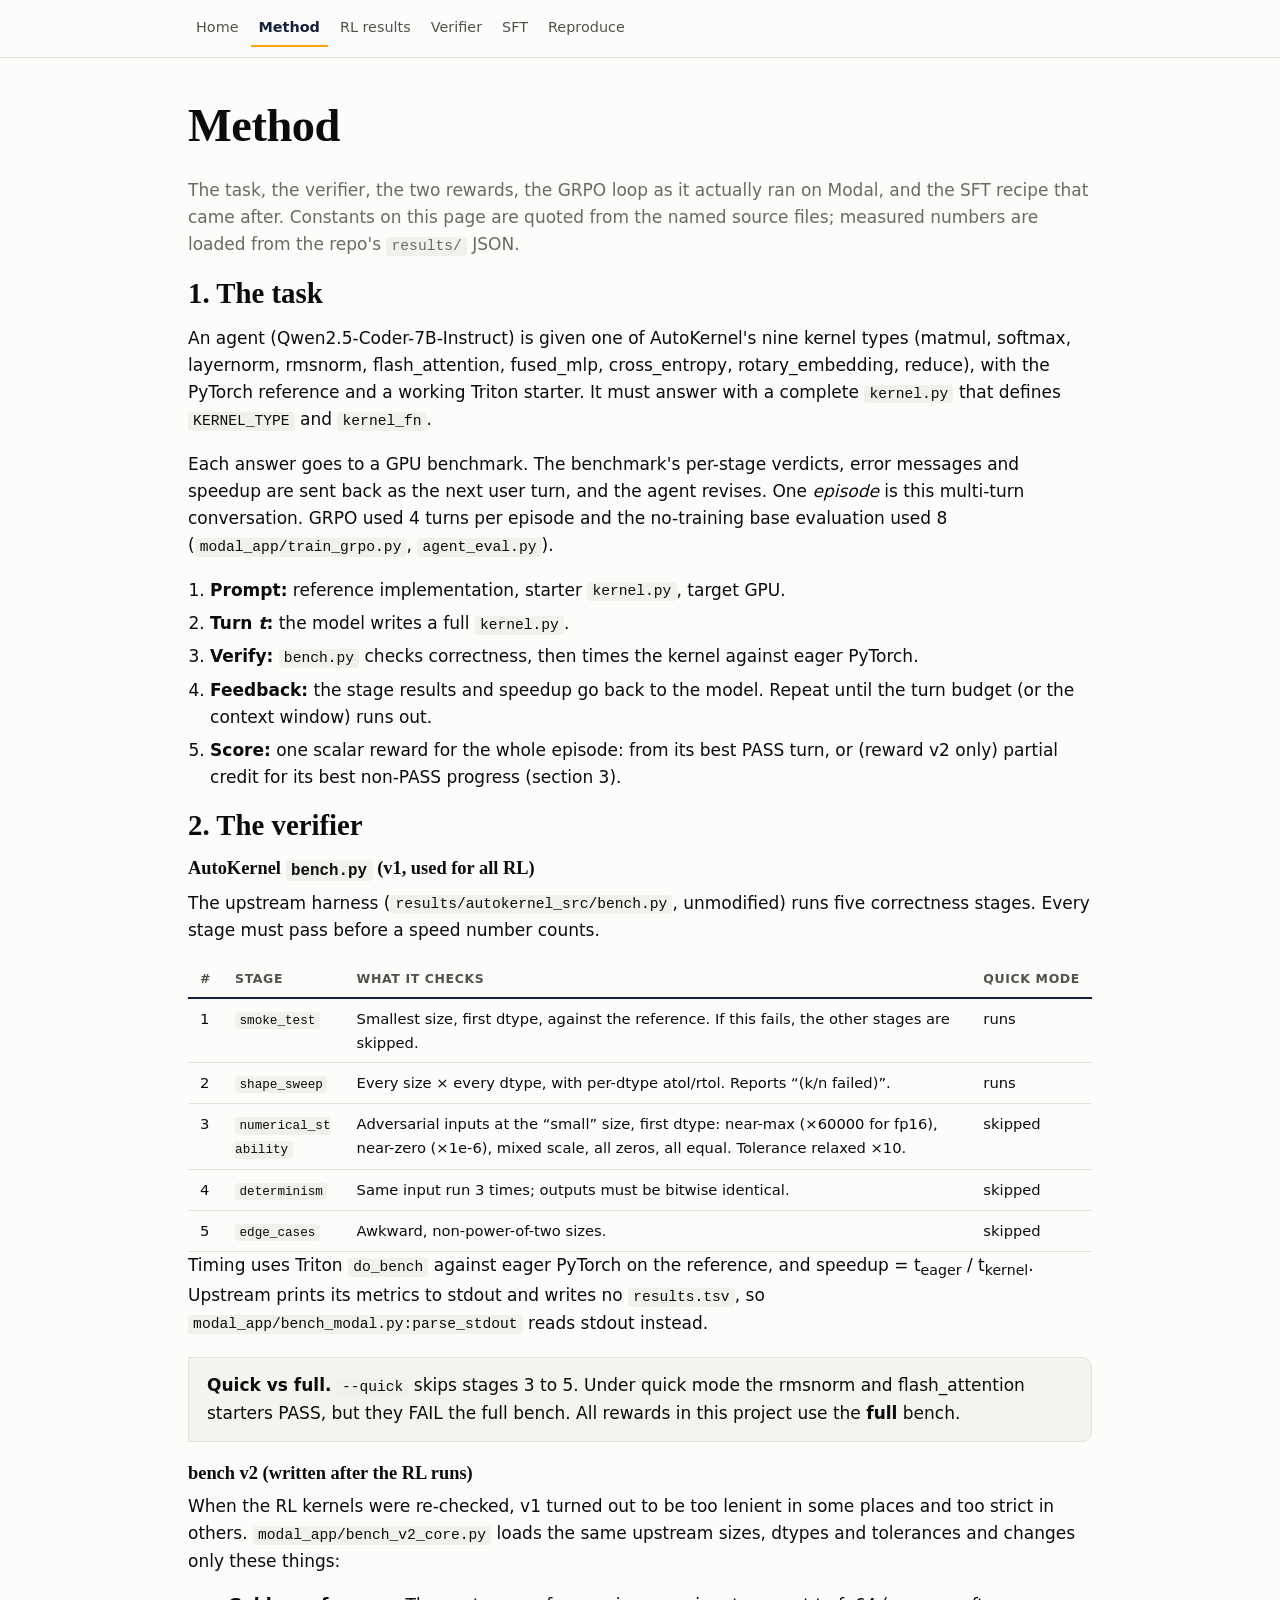
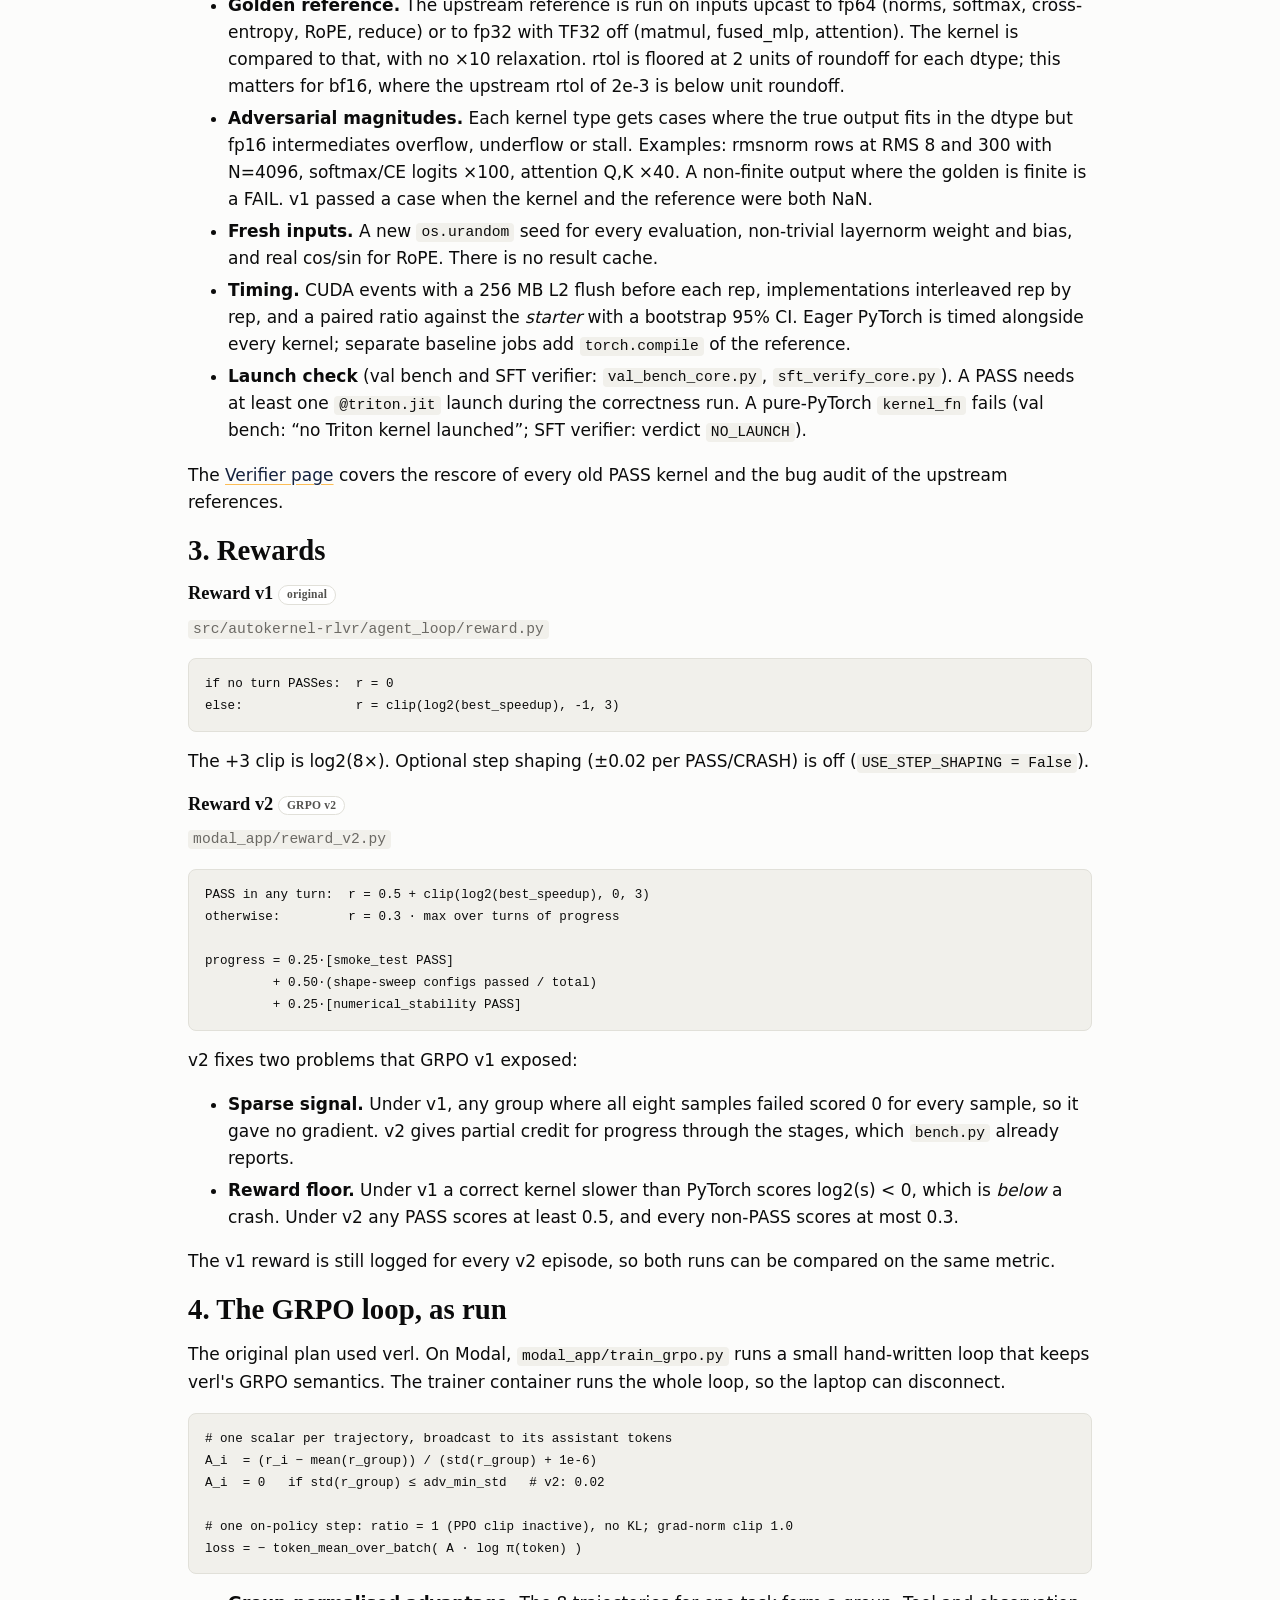
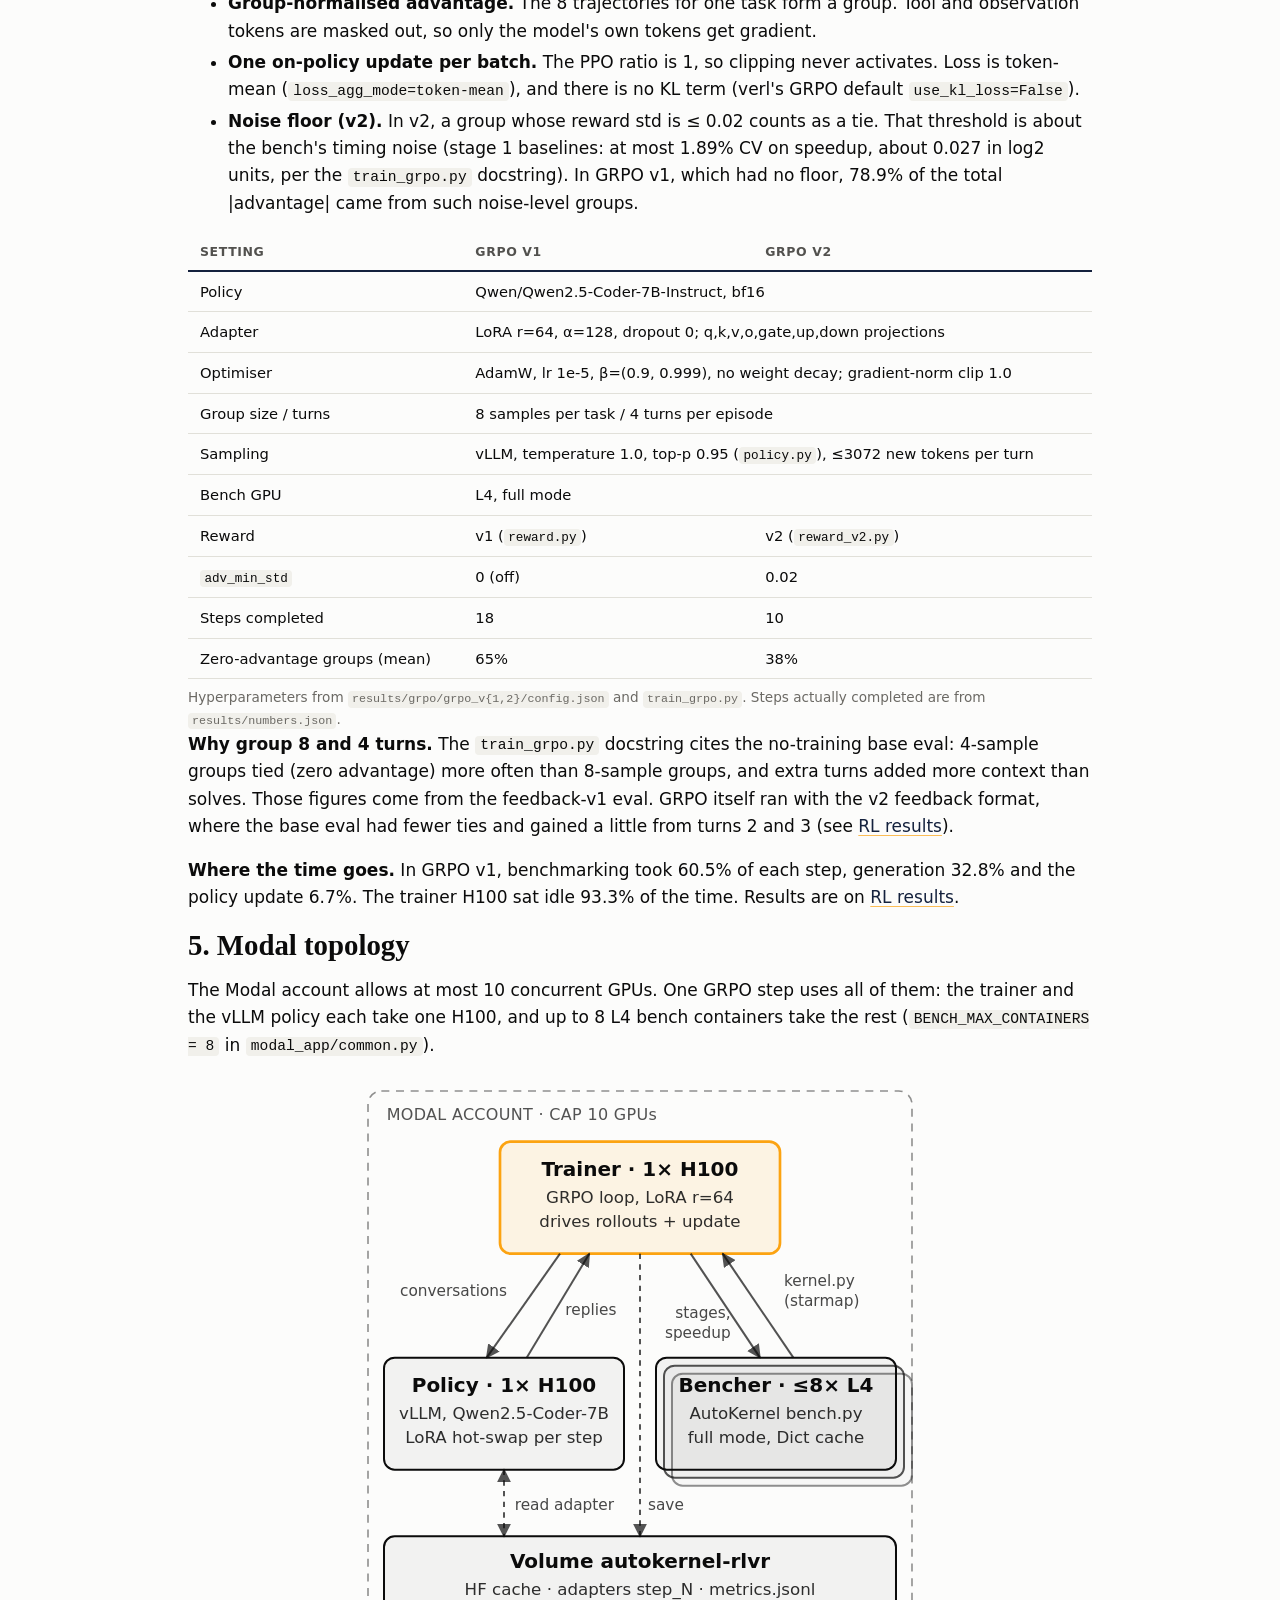
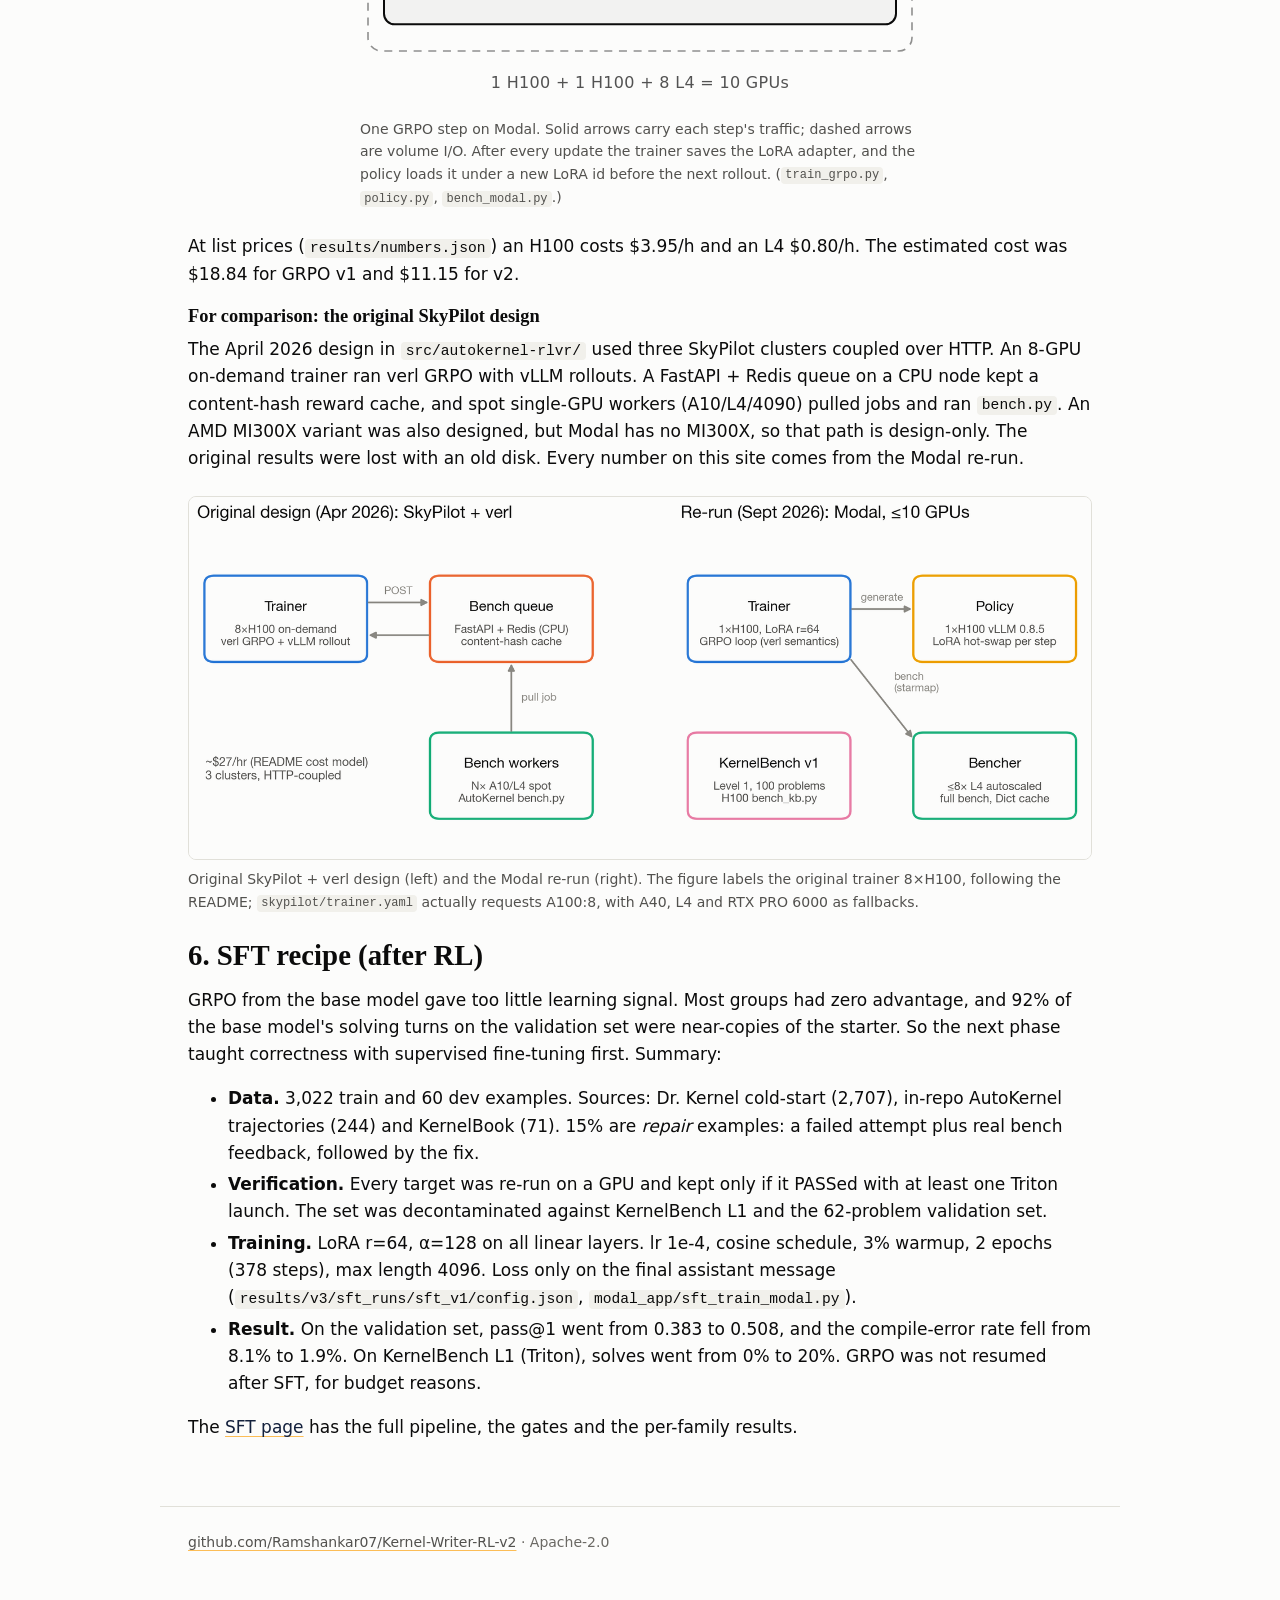
==== commit be9b33d0: "Site polish: one stat-tile system, shared components, no side stripes, skip links, CLS-safe images -" ====
--- a/docs/method.html
+++ b/docs/method.html
@@ -29,6 +29,7 @@
 </style>
 </head>
 <body>
+<a class="skip" href="#main">Skip to content</a>
 <header class="site-header">
   <nav class="nav" aria-label="Main">
     <a href="index.html">Home</a>
@@ -40,7 +41,7 @@
   </nav>
 </header>
 
-<main>
+<main id="main">
   <h1>Method</h1>
   <p class="muted">The task, the verifier, the two rewards, the GRPO loop as it actually ran on Modal, and the SFT recipe that came after. Constants on this page are quoted from the named source files; measured numbers are loaded from the repo's <code>results/</code> JSON.</p>
 
--- a/docs/assets/site.css
+++ b/docs/assets/site.css
@@ -12,7 +12,7 @@
  *
  * LAYOUT
  *   .wrap            centered column, max-width 960px, 16px side gutter on phones
- *   .page-head       page title block: <p class="eyebrow">, <h1>, <p class="lede">
+ *   .page-head       page title block: <h1>, <p class="lede">, optional <p class="byline">
  *   section.block    vertical rhythm between page sections (h2 gets a hairline above)
  *   .grid-2          two columns on desktop, one on phones
  *
@@ -58,6 +58,9 @@
   --selection: #FDE7BF;      /* ink on it: 16:1 */
   --figure-plate: #FFFFFF;   /* figures are light-ground PNGs */
   --figure-pad: 0px;
+  --warn-bg: #FBF1EA;  --warn-line: #E9C4AE;
+  --diff-add: #E6F2E8; --diff-add-ink: #1E5B2C;
+  --diff-del: #F8E6E4; --diff-del-ink: #8A2219;
   --code-bg: #F1F0EB;
   --shadow: 0 1px 2px rgba(20, 33, 61, 0.06), 0 4px 16px rgba(20, 33, 61, 0.05);
 
@@ -90,6 +93,9 @@
     --selection: #5C4513;      /* ink on it: 7.6:1 */
     --figure-plate: #FCFCFB;   /* light charts sit on a deliberate paper plate */
     --figure-pad: 10px;
+    --warn-bg: #24180F;  --warn-line: #5A3A22;
+    --diff-add: #13291A; --diff-add-ink: #9FD9AE;
+    --diff-del: #2E1614; --diff-del-ink: #F2A9A1;
     color-scheme: dark;
   }
 }
@@ -104,7 +110,6 @@
   font-family: var(--sans);
   font-size: 17px;
   line-height: 1.6;
-  overflow-x: hidden;
 }
 img, svg, video { max-width: 100%; height: auto; display: block; }
 a { color: var(--navy); text-decoration-color: color-mix(in srgb, var(--amber) 70%, transparent); text-underline-offset: 3px; }
@@ -182,7 +187,6 @@
 .stat {
   background: var(--card); border: 1px solid var(--hairline); border-radius: var(--radius);
   padding: 18px 18px 16px; box-shadow: var(--shadow); min-width: 0;
-  border-top: 3px solid var(--navy);
 }
 .stat-num {
   font-family: var(--serif); font-weight: 700; color: var(--navy);
@@ -193,17 +197,16 @@
 .stat-num .arrow { color: var(--amber-ink); font-size: .55em; margin: 0 .25em; vertical-align: .15em; font-family: var(--sans); }
 .stat-label { margin-top: 8px; font-weight: 600; color: var(--ink); font-size: .95rem; line-height: 1.35; }
 .stat-note { margin-top: 6px; color: var(--muted); font-size: .8rem; line-height: 1.4; }
-.stat.is-neg { border-top-color: var(--muted); }
 .stat.is-neg .stat-num { color: var(--ink-2); }
 
 /* ---------- callout ---------- */
 .callout {
-  background: var(--surface-2); border: 1px solid var(--hairline); border-left: 4px solid var(--amber);
+  background: var(--surface-2); border: 1px solid var(--hairline);
   border-radius: 0 var(--radius) var(--radius) 0; padding: 14px 18px; margin: 1.25rem 0;
 }
 .callout > :last-child { margin-bottom: 0; }
-.callout.warn { border-left-color: #C2410C; }
-.callout.note { border-left-color: var(--navy); }
+.callout.warn { background: var(--warn-bg); border-color: var(--warn-line); }
+.callout.note { background: var(--card); }
 
 /* ---------- figures ---------- */
 .fig { margin: 1.5rem 0; }
@@ -280,7 +283,7 @@
 .hero .meta { display: flex; flex-wrap: wrap; gap: 6px; margin-top: 1rem; }
 .thesis {
   font-family: var(--serif); font-size: clamp(1.1rem, 1rem + .5vw, 1.3rem); line-height: 1.5;
-  border-left: 4px solid var(--amber); padding: 4px 0 4px 18px; margin: 1.75rem 0; color: var(--ink); max-width: 46em;
+  padding: 14px 0 0; margin: 1.75rem 0; color: var(--ink); max-width: 46em; position: relative;
 }
 
 /* Pages written without .wrap wrappers (header > nav, bare main/footer) get the same centred column. */
@@ -296,3 +299,24 @@
 }
 .site-header > .nav { padding-top: 10px; padding-bottom: 10px; }
 body > main:not(.wrap) { padding-top: 2.5rem; }
+
+/* ---------- shared components promoted from pages (polish) ---------- */
+.stat-num, .stat-label, .stat-note { display: block; }
+.lede { font-size: 1.15rem; color: var(--ink-2); max-width: 44em; }
+.byline { font-size: .875rem; color: var(--muted); margin-top: .75rem; }
+.toc { columns: 2 220px; padding-left: 1.2em; margin: 1.25rem 0; }
+.toc li { break-inside: avoid; margin: 0 0 .3rem; }
+pre.diff { padding: 0; }
+pre.diff code { display: block; padding: 12px 0; }
+pre.diff span { display: block; padding: 0 14px; white-space: pre; }
+pre.diff .d-ctx { color: var(--ink-2); }
+pre.diff .d-add { background: var(--diff-add); color: var(--diff-add-ink); }
+pre.diff .d-del { background: var(--diff-del); color: var(--diff-del-ink); }
+.skip { position: fixed; left: 12px; top: -60px; z-index: 50; padding: 10px 14px; border-radius: 6px;
+  background: var(--card); color: var(--ink); border: 1px solid var(--hairline); text-decoration: none; }
+.skip:focus { top: 10px; }
+@media (pointer: coarse) { .nav a { padding: 12px 10px; } }
+.stats:has(> .stat:nth-child(4):last-child) { grid-template-columns: repeat(auto-fit, minmax(min(100%, 200px), 1fr)); }
+.stat-num { white-space: normal; }
+.stat-num .from, .stat-num .arrow { white-space: nowrap; }
+.thesis::before { content: ""; position: absolute; left: 0; top: 0; width: 48px; height: 2px; background: var(--amber); }
